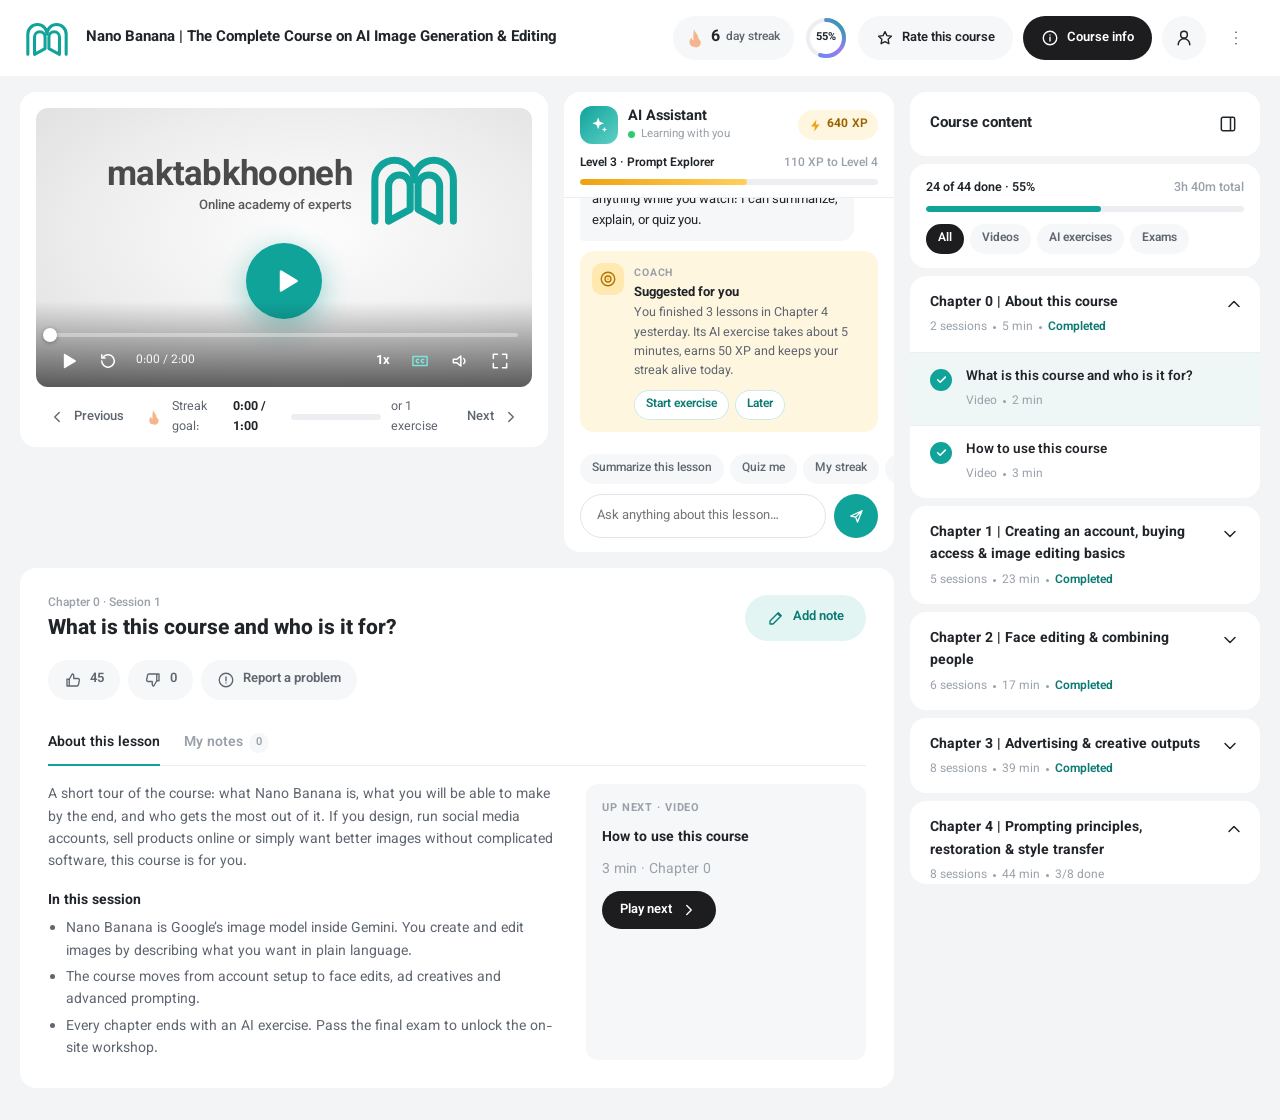
==== index.html @ 33dee112 "Add English course page redesign with AI assistant, streaks and on-site unlock Prototype of the Makt" ====
<!doctype html>
<html lang="en" dir="ltr">
<head>
  <meta charset="utf-8">
  <meta name="viewport" content="width=device-width, initial-scale=1, viewport-fit=cover">
  <title>Nano Banana | AI Image Generation & Editing – Maktabkhooneh</title>
  <link rel="preconnect" href="https://fonts.googleapis.com">
  <link rel="preconnect" href="https://fonts.gstatic.com" crossorigin>
  <link rel="stylesheet" href="https://fonts.googleapis.com/css2?family=Vazirmatn:wght@400;500;600;700;800&display=swap">
  <link rel="stylesheet" href="css/course.css">
</head>
<body>

  <!-- ============ Header ============ -->
  <header class="topbar">
    <div class="topbar__start">
      <a class="brand" href="#" aria-label="Maktabkhooneh home">
        <svg class="brand__logo" viewBox="0 0 48 40" aria-hidden="true">
          <path d="M4 37V16a10 10 0 0 1 20 0 10 10 0 0 1 20 0v21" />
          <path d="M11 37V19a5.5 5.5 0 0 1 11 0v12l-11 6" />
          <path d="M37 37V19a5.5 5.5 0 0 0-11 0v12l11 6" />
        </svg>
      </a>
      <h1 class="topbar__title">Nano Banana | The Complete Course on AI Image Generation &amp; Editing</h1>
    </div>

    <div class="topbar__end">
      <div class="streak-wrap">
        <button class="streak-badge" id="streakBadge" type="button" aria-haspopup="dialog" aria-expanded="false">
          <span class="streak-badge__flame" data-icon="flame"></span>
          <span class="streak-badge__count" id="streakCount">6</span>
          <span class="streak-badge__label">day streak</span>
        </button>
        <div class="popover streak-pop" id="streakPop" role="dialog" aria-label="Your learning streak" hidden></div>
      </div>

      <div class="progress-ring" id="progressRing" title="Course progress">
        <svg viewBox="0 0 44 44" aria-hidden="true">
          <defs>
            <linearGradient id="ringGrad" x1="0" y1="0" x2="1" y2="1">
              <stop offset="0" stop-color="#5b8def" />
              <stop offset=".55" stop-color="#9b7bf0" />
              <stop offset="1" stop-color="#10a39a" />
            </linearGradient>
          </defs>
          <circle class="progress-ring__track" cx="22" cy="22" r="18" />
          <circle class="progress-ring__value" id="progressRingValue" cx="22" cy="22" r="18" />
        </svg>
        <span id="progressRingLabel">55%</span>
      </div>

      <button class="pill pill--soft hide-sm" id="rateBtn" type="button">
        <span data-icon="star"></span><span>Rate this course</span>
      </button>
      <button class="pill pill--solid" id="infoBtn" type="button">
        <span data-icon="info"></span><span class="hide-xs">Course info</span>
      </button>
      <button class="icon-btn icon-btn--soft" type="button" aria-label="Account"><span data-icon="user"></span></button>

      <div class="menu-wrap">
        <button class="icon-btn" id="menuBtn" type="button" aria-label="More options" aria-haspopup="menu" aria-expanded="false"><span data-icon="dots"></span></button>
        <div class="popover menu" id="menu" role="menu" hidden>
          <button role="menuitem" type="button" data-menu="rate"><span data-icon="star"></span>Rate this course</button>
          <button role="menuitem" type="button" data-menu="complete"><span data-icon="trophy"></span>Demo: complete everything</button>
          <button role="menuitem" type="button" data-menu="reset"><span data-icon="rewind"></span>Demo: reset progress</button>
        </div>
      </div>
    </div>
  </header>

  <!-- ============ Main layout ============ -->
  <main class="layout">

    <!-- Video -->
    <section class="card video-card" aria-label="Lesson video">
      <div class="player" id="player">
        <div class="player__poster">
          <div class="poster-logo">
            <div class="poster-logo__text">
              <span class="poster-logo__word">maktabkhooneh</span>
              <span class="poster-logo__tag">Online academy of experts</span>
            </div>
            <svg class="poster-logo__mark" viewBox="0 0 48 40" aria-hidden="true">
              <path d="M4 37V16a10 10 0 0 1 20 0 10 10 0 0 1 20 0v21" />
              <path d="M11 37V19a5.5 5.5 0 0 1 11 0v12l-11 6" />
              <path d="M37 37V19a5.5 5.5 0 0 0-11 0v12l11 6" />
            </svg>
          </div>
        </div>
        <p class="player__caption" id="caption" aria-live="polite" hidden></p>
        <button class="player__big-play" id="bigPlay" type="button" aria-label="Play video"><span data-icon="play"></span></button>

        <div class="player__controls">
          <div class="scrub" id="scrub" role="slider" tabindex="0" aria-label="Seek" aria-valuemin="0" aria-valuemax="100" aria-valuenow="0">
            <div class="scrub__fill" id="scrubFill"></div>
            <div class="scrub__knob" id="scrubKnob"></div>
          </div>
          <div class="player__row">
            <button class="ctrl" id="playBtn" type="button" aria-label="Play"><span data-icon="play"></span></button>
            <button class="ctrl" id="rewBtn" type="button" aria-label="Back 10 seconds"><span data-icon="rewind"></span></button>
            <span class="player__time" id="time">0:00 / 2:00</span>
            <span class="spacer"></span>
            <button class="ctrl ctrl--text" id="speedBtn" type="button" aria-label="Playback speed">1x</button>
            <button class="ctrl is-on" id="ccBtn" type="button" aria-label="Captions"><span data-icon="cc"></span></button>
            <button class="ctrl" type="button" aria-label="Volume"><span data-icon="volume"></span></button>
            <button class="ctrl" id="fsBtn" type="button" aria-label="Full screen"><span data-icon="fullscreen"></span></button>
          </div>
        </div>
      </div>

      <div class="video-card__bar">
        <button class="pill pill--ghost" id="prevBtn" type="button"><span data-icon="chevronLeft"></span><span class="hide-xs">Previous</span></button>
        <div class="streak-goal" id="streakGoal"></div>
        <button class="pill pill--ghost" id="nextBtn" type="button"><span class="hide-xs">Next</span><span data-icon="chevronRight"></span></button>
      </div>
    </section>

    <!-- AI assistant -->
    <div class="ai-slot">
      <section class="card ai-card" aria-label="AI assistant">
        <div class="ai-head">
          <div class="ai-avatar"><span data-icon="sparkles"></span></div>
          <div class="ai-head__text">
            <strong>AI Assistant</strong>
            <span class="ai-status"><i></i>Learning with you</span>
          </div>
          <span class="xp-chip" id="xpChip" title="Learning score"><span data-icon="bolt"></span><b id="xpValue">640</b> XP</span>
        </div>

        <div class="ai-score">
          <div class="ai-score__row">
            <span id="levelName">Level 3 · Prompt Explorer</span>
            <span class="muted" id="levelNext">110 XP to Level 4</span>
          </div>
          <div class="bar"><div class="bar__fill" id="levelBar"></div></div>
        </div>

        <div class="ai-feed" id="aiFeed" aria-live="polite"></div>

        <div class="ai-chips" id="aiChips">
          <button type="button" class="chip" data-ask="Summarize this lesson">Summarize this lesson</button>
          <button type="button" class="chip" data-ask="Quiz me">Quiz me</button>
          <button type="button" class="chip" data-ask="How does my streak work?">My streak</button>
          <button type="button" class="chip" data-ask="How do I unlock the on-site course?">On-site course</button>
        </div>

        <form class="ai-input" id="aiForm" autocomplete="off">
          <input id="aiText" type="text" placeholder="Ask anything about this lesson…" aria-label="Ask the AI assistant">
          <button class="send-btn" type="submit" aria-label="Send"><span data-icon="send"></span></button>
        </form>
      </section>
    </div>

    <!-- Lesson details -->
    <section class="card details" aria-label="Lesson details">
      <div class="details__head">
        <div class="details__titles">
          <span class="eyebrow" id="lessonEyebrow">Chapter 0 · Session 1</span>
          <h2 class="details__title" id="lessonTitle">What is this course and who is it for?</h2>
        </div>
        <button class="pill pill--brand" id="addNoteBtn" type="button"><span data-icon="pencil"></span>Add note</button>
      </div>

      <div class="details__actions">
        <button class="pill pill--outline" id="likeBtn" type="button" aria-pressed="false"><span data-icon="thumbUp"></span><span id="likeCount">45</span></button>
        <button class="pill pill--outline" id="dislikeBtn" type="button" aria-pressed="false"><span data-icon="thumbDown"></span><span id="dislikeCount">0</span></button>
        <button class="pill pill--outline" id="reportBtn" type="button"><span data-icon="alert"></span>Report a problem</button>
      </div>

      <div class="tabs" role="tablist">
        <button class="tab is-active" role="tab" type="button" data-tab="about" aria-selected="true">About this lesson</button>
        <button class="tab" role="tab" type="button" data-tab="notes" aria-selected="false">My notes <span class="tab__count" id="notesCount">0</span></button>
      </div>

      <div class="tab-panel" id="panel-about" role="tabpanel"></div>
      <div class="tab-panel" id="panel-notes" role="tabpanel" hidden>
        <form class="note-form" id="noteForm">
          <label class="note-form__label" for="noteText">Note at <b id="noteStamp">0:00</b></label>
          <textarea id="noteText" rows="3" placeholder="Write what you want to remember from this moment…"></textarea>
          <div class="note-form__row">
            <span class="muted">Notes are saved with the video time.</span>
            <button class="pill pill--solid" type="submit">Save note</button>
          </div>
        </form>
        <ul class="notes" id="notesList"></ul>
      </div>
    </section>

    <!-- Course content sidebar -->
    <aside class="card sidebar" id="sidebar" aria-label="Course content">
      <div class="sidebar__head">
        <h2>Course content</h2>
        <button class="icon-btn" id="collapseAll" type="button" aria-label="Collapse all chapters"><span data-icon="sidebar"></span></button>
      </div>
      <div class="sidebar__summary">
        <div class="sidebar__summary-row">
          <span id="sumText">24 of 44 done</span>
          <span class="muted" id="sumTime">4h 12m total</span>
        </div>
        <div class="bar"><div class="bar__fill" id="sumBar"></div></div>
        <div class="filters" role="group" aria-label="Filter content">
          <button type="button" class="filter is-active" data-filter="all">All</button>
          <button type="button" class="filter" data-filter="video">Videos</button>
          <button type="button" class="filter" data-filter="exercise">AI exercises</button>
          <button type="button" class="filter" data-filter="exam">Exams</button>
        </div>
      </div>
      <div class="sidebar__scroll">
        <div class="chapters" id="chapters"></div>
        <div class="onsite" id="onsite"></div>
      </div>
    </aside>
  </main>

  <!-- Modal + toasts -->
  <div class="modal" id="modal" hidden>
    <div class="modal__backdrop" data-close></div>
    <div class="modal__card" role="dialog" aria-modal="true" aria-labelledby="modalTitle">
      <button class="icon-btn modal__close" type="button" aria-label="Close" data-close><span data-icon="close"></span></button>
      <div id="modalBody"></div>
    </div>
  </div>
  <div class="toasts" id="toasts" aria-live="polite"></div>

  <script src="js/course.js"></script>
</body>
</html>
---- css/course.css ----
/* Course player – Maktabkhooneh visual language (teal brand, soft grey canvas,
   white rounded cards, pill buttons), mirrored for English / LTR. */
:root {
  --bg: #f3f4f6;
  --surface: #ffffff;
  --surface-2: #f6f7f8;
  --line: #eceef1;
  --line-2: #e1e4e8;
  --ink: #212529;
  --ink-2: #5f6670;
  --ink-3: #9aa1aa;
  --brand: #10a39a;
  --brand-600: #0c8c84;
  --brand-ink: #0b7a73;
  --brand-soft: #e3f5f3;
  --row-active: #eef6f6;
  --solid: #1d1d1f;
  --flame: #ff7a1a;
  --flame-soft: #fff1e4;
  --gold: #f0a20f;
  --gold-soft: #fff6e0;
  --danger: #e5484d;
  --danger-soft: #fdeded;
  --radius: 16px;
  --radius-sm: 12px;
  --header-h: 76px;
  --font: "Vazirmatn", system-ui, -apple-system, "Segoe UI", Roboto, Arial, sans-serif;
}

*, *::before, *::after { box-sizing: border-box; }
html { -webkit-text-size-adjust: 100%; }
body {
  margin: 0;
  font-family: var(--font);
  font-size: 14px;
  line-height: 1.6;
  color: var(--ink);
  background: var(--bg);
}
button, input, textarea { font: inherit; color: inherit; }
button { cursor: pointer; background: none; border: 0; padding: 0; }
button:disabled { cursor: not-allowed; }
:focus-visible { outline: 2px solid var(--brand); outline-offset: 2px; }
[hidden] { display: none !important; }
h1, h2, h3, p { margin: 0; }
.muted { color: var(--ink-3); }
[data-icon] { display: inline-flex; }
.spacer { flex: 1; }

.ico { width: 20px; height: 20px; flex: none; display: block; }
.ico path, .ico circle { fill: none; stroke: currentColor; stroke-width: 1.8; stroke-linecap: round; stroke-linejoin: round; }
.ico--fill path { fill: currentColor; stroke: none; }

/* ---------- Header ---------- */
.topbar {
  position: sticky; top: 0; z-index: 30;
  height: var(--header-h);
  display: flex; align-items: center; justify-content: space-between; gap: 16px;
  padding: 0 max(24px, env(safe-area-inset-right)) 0 max(24px, env(safe-area-inset-left));
  background: var(--surface);
}
.topbar__start { display: flex; align-items: center; gap: 16px; min-width: 0; }
.brand { display: flex; }
.brand__logo { width: 46px; height: 40px; }
.brand__logo path, .poster-logo__mark path { fill: none; stroke: var(--brand); stroke-width: 3.2; stroke-linecap: round; stroke-linejoin: round; }
.topbar__title { font-size: 15px; font-weight: 700; white-space: nowrap; overflow: hidden; text-overflow: ellipsis; }
.topbar__end { display: flex; align-items: center; gap: 10px; flex: none; }

.pill {
  display: inline-flex; align-items: center; gap: 8px;
  height: 44px; padding: 0 18px; border-radius: 999px;
  font-size: 13px; font-weight: 600; white-space: nowrap;
  transition: background .15s, color .15s, border-color .15s;
}
.pill .ico { width: 18px; height: 18px; }
.pill--solid { background: var(--solid); color: #fff; }
.pill--solid:hover { background: #000; }
.pill--soft { background: var(--surface-2); }
.pill--soft:hover { background: var(--line); }
.pill--brand { background: var(--brand-soft); color: var(--brand-ink); height: 46px; padding: 0 22px; }
.pill--brand:hover { background: #d3efec; }
.pill--outline { background: var(--surface-2); height: 40px; padding: 0 16px; color: var(--ink-2); }
.pill--outline:hover { background: var(--line); }
.pill--outline[aria-pressed="true"] { background: var(--brand-soft); color: var(--brand-ink); }
.pill--ghost { height: 36px; padding: 0 12px; color: var(--ink-2); font-weight: 500; }
.pill--ghost:hover { background: var(--surface-2); color: var(--ink); }
.pill--primary { background: var(--brand); color: #fff; }
.pill--primary:hover { background: var(--brand-600); }
.pill--primary:disabled { background: var(--line-2); color: var(--ink-3); }

.icon-btn { width: 40px; height: 40px; border-radius: 50%; display: grid; place-items: center; color: var(--ink); }
.icon-btn:hover { background: var(--surface-2); }
.icon-btn--soft { width: 44px; height: 44px; background: var(--surface-2); }

.progress-ring { position: relative; width: 44px; height: 44px; display: grid; place-items: center; font-size: 11px; font-weight: 700; }
.progress-ring svg { position: absolute; inset: 0; transform: rotate(-90deg); }
.progress-ring circle { fill: none; stroke-width: 4; }
.progress-ring__track { stroke: var(--line); }
.progress-ring__value { stroke: url(#ringGrad); stroke-linecap: round; transition: stroke-dashoffset .6s ease; }

/* Streak badge */
.streak-wrap, .menu-wrap { position: relative; }
.streak-badge {
  display: inline-flex; align-items: center; gap: 6px;
  height: 44px; padding: 0 14px 0 10px; border-radius: 999px;
  background: var(--surface-2); color: var(--ink-2); font-weight: 700;
  transition: background .2s, color .2s;
}
.streak-badge:hover { background: var(--line); }
.streak-badge__flame { color: #f5b48a; display: flex; }
.streak-badge__flame .ico { width: 22px; height: 22px; }
.streak-badge__count { font-size: 16px; color: var(--ink); }
.streak-badge__label { font-size: 12px; font-weight: 500; }
.streak-badge.is-lit { background: var(--flame-soft); color: #b8530a; }
.streak-badge.is-lit .streak-badge__flame { color: var(--flame); }
.streak-badge.is-pop { animation: pop .6s ease; }
@keyframes pop { 0%{transform:scale(1)} 40%{transform:scale(1.14)} 100%{transform:scale(1)} }

.popover {
  position: absolute; top: calc(100% + 10px); right: 0; z-index: 40;
  background: var(--surface); border-radius: var(--radius);
  box-shadow: 0 12px 40px rgba(17, 24, 39, .14), 0 0 0 1px var(--line);
}
.menu { min-width: 250px; padding: 8px; display: grid; }
.menu button { display: flex; align-items: center; gap: 10px; padding: 10px 12px; border-radius: 10px; text-align: left; font-weight: 500; }
.menu button:hover { background: var(--surface-2); }
.menu .ico { width: 18px; height: 18px; color: var(--ink-2); }

.streak-pop { width: 340px; padding: 20px; }
.sp-head { display: flex; align-items: center; gap: 12px; }
.sp-flame { width: 48px; height: 48px; border-radius: 14px; background: var(--flame-soft); color: var(--flame); display: grid; place-items: center; }
.sp-flame .ico { width: 28px; height: 28px; }
.sp-head strong { display: block; font-size: 18px; line-height: 1.3; }
.sp-week { display: grid; grid-template-columns: repeat(7, 1fr); gap: 6px; margin: 18px 0 16px; text-align: center; }
.sp-day { display: grid; gap: 4px; justify-items: center; font-size: 11px; color: var(--ink-3); }
.sp-dot { width: 34px; height: 34px; border-radius: 50%; display: grid; place-items: center; background: var(--surface-2); color: var(--ink-3); }
.sp-dot .ico { width: 18px; height: 18px; }
.sp-day.is-done .sp-dot { background: var(--flame); color: #fff; }
.sp-day.is-today .sp-dot { box-shadow: 0 0 0 2px var(--surface), 0 0 0 4px var(--flame); }
.sp-day.is-today { color: var(--ink); font-weight: 700; }
.sp-goal { background: var(--surface-2); border-radius: var(--radius-sm); padding: 14px; display: grid; gap: 10px; }
.sp-goal__title { font-weight: 700; font-size: 13px; }
.sp-task { display: grid; grid-template-columns: 22px 1fr auto; gap: 8px; align-items: center; font-size: 13px; }
.sp-task .tick { width: 22px; height: 22px; border-radius: 50%; border: 2px solid var(--line-2); display: grid; place-items: center; color: #fff; }
.sp-task.is-done .tick { background: var(--brand); border-color: var(--brand); }
.sp-task .tick .ico { width: 14px; height: 14px; }
.sp-or { font-size: 11px; color: var(--ink-3); text-transform: uppercase; letter-spacing: .08em; padding-left: 30px; }
.sp-foot { margin-top: 12px; font-size: 12px; color: var(--ink-2); }

/* ---------- Layout ---------- */
.layout {
  display: grid;
  grid-template-columns: minmax(0, 1fr) 330px 350px;
  grid-template-areas:
    "video ai side"
    "details details side";
  gap: 16px;
  align-items: start;
  padding: 16px max(20px, env(safe-area-inset-right)) 32px max(20px, env(safe-area-inset-left));
  max-width: 1680px; margin: 0 auto;
}
.card { background: var(--surface); border-radius: var(--radius); }
.video-card { grid-area: video; padding: 16px 16px 10px; }
.ai-slot { grid-area: ai; align-self: stretch; position: relative; min-height: 460px; }
.ai-card { position: absolute; inset: 0; }
.details { grid-area: details; }
.sidebar { grid-area: side; }

/* ---------- Player ---------- */
.player {
  position: relative; aspect-ratio: 16 / 9; max-width: 100%;
  border-radius: var(--radius-sm); overflow: hidden;
  background: radial-gradient(ellipse at 55% 45%, #fdfdfd 0%, #eeeeee 55%, #dedede 100%);
  user-select: none;
  container-type: inline-size;
}
.player__poster { position: absolute; inset: 0; display: grid; place-items: center; }
.poster-logo { display: flex; align-items: center; gap: 3cqw; transform: translateY(-12cqw); }
.poster-logo__mark { width: 19cqw; flex: none; }
.poster-logo__mark path { stroke-width: 3.6; }
.poster-logo__text { display: grid; flex: 1; text-align: right; }
.poster-logo__word { font-size: 7cqw; font-weight: 700; color: #4a4a4a; letter-spacing: -.02em; line-height: 1.1; }
.poster-logo__tag { font-size: 2.65cqw; color: #5a5a5a; font-weight: 500; }
.player.is-playing .player__poster { opacity: .55; transition: opacity .4s; }
.player.is-playing .poster-logo { transform: none; transition: transform .4s; }

.player__caption {
  position: absolute; left: 50%; bottom: 74px; transform: translateX(-50%);
  max-width: 82%; padding: 6px 14px; border-radius: 8px;
  background: rgba(0, 0, 0, .72); color: #fff; font-size: clamp(12px, 1.2vw, 16px); text-align: center; line-height: 1.5;
}
.player__big-play {
  position: absolute; left: 50%; top: 62%; transform: translate(-50%, -50%);
  width: 76px; height: 76px; border-radius: 50%;
  background: var(--brand); color: #fff; display: grid; place-items: center;
  box-shadow: 0 8px 30px rgba(16, 163, 154, .45);
  transition: transform .15s, background .15s;
}
.player__big-play:hover { transform: translate(-50%, -50%) scale(1.06); background: var(--brand-600); }
.player__big-play .ico { width: 30px; height: 30px; margin-left: 4px; }
.player.is-playing .player__big-play { display: none; }

.player__controls {
  position: absolute; left: 0; right: 0; bottom: 0;
  padding: 26px 14px 8px;
  background: linear-gradient(to top, rgba(0, 0, 0, .6), rgba(0, 0, 0, 0));
  color: #fff;
}
.scrub { position: relative; height: 16px; cursor: pointer; display: flex; align-items: center; }
.scrub::before { content: ""; position: absolute; left: 0; right: 0; height: 4px; border-radius: 4px; background: rgba(255, 255, 255, .35); }
.scrub__fill { position: absolute; left: 0; height: 4px; border-radius: 4px; background: var(--brand); width: 0; }
.scrub__knob { position: absolute; width: 14px; height: 14px; border-radius: 50%; background: #fff; transform: translateX(-50%); left: 0; box-shadow: 0 1px 4px rgba(0,0,0,.3); }
.player__row { display: flex; align-items: center; gap: 4px; }
.ctrl { width: 36px; height: 36px; border-radius: 8px; display: grid; place-items: center; color: #fff; }
.ctrl:hover { background: rgba(255, 255, 255, .15); }
.ctrl--text { width: auto; padding: 0 8px; font-weight: 700; font-size: 13px; }
.ctrl.is-on { color: #7ee3da; }
.player__time { font-size: 12px; font-variant-numeric: tabular-nums; padding-left: 6px; opacity: .95; }
.player:fullscreen { border-radius: 0; }

.video-card__bar { display: flex; align-items: center; gap: 8px; padding-top: 10px; }
.streak-goal { flex: 1; min-width: 0; display: flex; align-items: center; justify-content: center; gap: 10px; font-size: 12.5px; color: var(--ink-2); }
.streak-goal .ico { width: 18px; height: 18px; color: #f5b48a; }
.streak-goal.is-done .ico { color: var(--flame); }
.streak-goal .mini-bar { width: 90px; height: 6px; border-radius: 6px; background: var(--line); overflow: hidden; flex: none; }
.streak-goal .mini-bar i { display: block; height: 100%; background: var(--flame); border-radius: 6px; transition: width .3s; }
.streak-goal b { color: var(--ink); font-variant-numeric: tabular-nums; }

/* ---------- AI assistant ---------- */
.ai-card { display: flex; flex-direction: column; overflow: hidden; }
.ai-head { display: flex; align-items: center; gap: 10px; padding: 14px 16px 10px; }
.ai-avatar {
  width: 38px; height: 38px; border-radius: 12px; flex: none;
  background: linear-gradient(135deg, #10a39a, #5fd0c6); color: #fff; display: grid; place-items: center;
}
.ai-avatar .ico { width: 20px; height: 20px; }
.ai-head__text { display: grid; line-height: 1.3; flex: 1; min-width: 0; }
.ai-head__text strong { font-size: 14.5px; }
.ai-status { font-size: 11.5px; color: var(--ink-3); display: flex; align-items: center; gap: 6px; }
.ai-status i { width: 7px; height: 7px; border-radius: 50%; background: #2ecc71; }
.xp-chip { display: inline-flex; align-items: center; gap: 4px; height: 30px; padding: 0 10px; border-radius: 999px; background: var(--gold-soft); color: #9a6200; font-size: 12px; font-weight: 600; }
.xp-chip .ico { width: 15px; height: 15px; color: var(--gold); }
.xp-chip b { font-variant-numeric: tabular-nums; }
.xp-chip.is-pop { animation: pop .5s ease; }

.ai-score { padding: 0 16px 12px; border-bottom: 1px solid var(--line); }
.ai-score__row { display: flex; justify-content: space-between; gap: 8px; font-size: 12px; font-weight: 600; margin-bottom: 6px; }
.ai-score__row .muted { font-weight: 500; }
.bar { height: 6px; border-radius: 6px; background: var(--line); overflow: hidden; }
.bar__fill { height: 100%; border-radius: 6px; background: var(--brand); width: 0; transition: width .5s ease; }
.ai-score .bar__fill { background: linear-gradient(90deg, var(--gold), #ffcf5c); }

.ai-feed { flex: 1; min-height: 0; overflow-y: auto; padding: 14px 16px; display: flex; flex-direction: column; gap: 10px; scroll-behavior: smooth; }
.msg { max-width: 92%; padding: 10px 12px; border-radius: 14px; font-size: 13px; line-height: 1.6; animation: rise .25s ease; }
@keyframes rise { from { transform: translateY(6px); opacity: .4; } to { transform: none; opacity: 1; } }
.msg--ai { background: var(--surface-2); border-bottom-left-radius: 4px; align-self: flex-start; }
.msg--user { background: var(--brand); color: #fff; border-bottom-right-radius: 4px; align-self: flex-end; }
.msg ul { margin: 6px 0 0; padding-left: 18px; }
.msg__actions { display: flex; flex-wrap: wrap; gap: 6px; margin-top: 8px; }
.msg__actions button {
  height: 30px; padding: 0 12px; border-radius: 999px; font-size: 12px; font-weight: 600;
  background: var(--surface); color: var(--brand-ink); box-shadow: inset 0 0 0 1px #cdeae7;
}
.msg__actions button:hover { background: var(--brand-soft); }
.msg__actions button.is-right { background: var(--brand); color: #fff; box-shadow: none; }
.msg__actions button.is-wrong { background: var(--danger-soft); color: var(--danger); box-shadow: none; }
.msg__actions button:disabled { cursor: default; }

.nudge { align-self: stretch; display: grid; grid-template-columns: 32px 1fr; gap: 10px; padding: 12px; border-radius: 14px; font-size: 13px; animation: rise .25s ease; }
.nudge__icon { width: 32px; height: 32px; border-radius: 10px; display: grid; place-items: center; }
.nudge__icon .ico { width: 18px; height: 18px; }
.nudge strong { display: block; font-size: 13px; line-height: 1.4; margin-bottom: 2px; }
.nudge p { color: var(--ink-2); font-size: 12.5px; line-height: 1.55; }
.nudge--flame { background: var(--flame-soft); }
.nudge--flame .nudge__icon { background: #ffe0c7; color: var(--flame); }
.nudge--brand { background: var(--brand-soft); }
.nudge--brand .nudge__icon { background: #c9ebe7; color: var(--brand-ink); }
.nudge--gold { background: var(--gold-soft); }
.nudge--gold .nudge__icon { background: #ffe9b0; color: #b07400; }
.nudge__label { font-size: 10.5px; font-weight: 700; letter-spacing: .08em; text-transform: uppercase; color: var(--ink-3); }

.typing { display: inline-flex; gap: 4px; padding: 12px 14px; }
.typing i { width: 6px; height: 6px; border-radius: 50%; background: var(--ink-3); animation: blink 1s infinite; }
.typing i:nth-child(2) { animation-delay: .15s; }
.typing i:nth-child(3) { animation-delay: .3s; }
@keyframes blink { 0%, 80%, 100% { opacity: .25; } 40% { opacity: 1; } }

.ai-chips { display: flex; gap: 6px; padding: 8px 16px 0; overflow-x: auto; scrollbar-width: none; }
.ai-chips::-webkit-scrollbar { display: none; }
.chip { flex: none; height: 30px; padding: 0 12px; border-radius: 999px; background: var(--surface-2); font-size: 12px; font-weight: 500; color: var(--ink-2); }
.chip:hover { background: var(--brand-soft); color: var(--brand-ink); }
.ai-input { display: flex; gap: 8px; padding: 10px 16px 14px; }
.ai-input input { flex: 1; min-width: 0; height: 44px; padding: 0 16px; border-radius: 999px; border: 1px solid var(--line-2); background: var(--surface); font-size: 13px; }
.ai-input input:focus { outline: none; border-color: var(--brand); box-shadow: 0 0 0 3px var(--brand-soft); }
.send-btn { width: 44px; height: 44px; border-radius: 50%; background: var(--brand); color: #fff; display: grid; place-items: center; flex: none; }
.send-btn:hover { background: var(--brand-600); }
.send-btn .ico { width: 18px; height: 18px; }

/* ---------- Lesson details ---------- */
.details { padding: 24px 28px 28px; }
.details__head { display: flex; align-items: center; justify-content: space-between; gap: 16px; flex-wrap: wrap; }
.details__titles { min-width: 0; }
.eyebrow { font-size: 12px; color: var(--ink-3); font-weight: 500; }
.details__title { font-size: 21px; font-weight: 800; line-height: 1.4; text-wrap: balance; }
.details__actions { display: flex; gap: 8px; flex-wrap: wrap; margin-top: 16px; }
.tabs { display: flex; gap: 24px; border-bottom: 1px solid var(--line); margin-top: 22px; }
.tab { padding: 10px 0; font-weight: 600; color: var(--ink-3); border-bottom: 2px solid transparent; margin-bottom: -1px; display: inline-flex; align-items: center; gap: 6px; }
.tab.is-active { color: var(--ink); border-color: var(--brand); }
.tab__count { min-width: 20px; height: 20px; padding: 0 6px; border-radius: 999px; background: var(--surface-2); font-size: 11px; display: inline-grid; place-items: center; }
.tab-panel { padding-top: 18px; }
.about { display: grid; grid-template-columns: minmax(0, 1fr) 280px; gap: 28px; }
.about p { color: var(--ink-2); max-width: 68ch; }
.about h3 { font-size: 14px; margin: 16px 0 6px; }
.about ul { margin: 0; padding-left: 18px; color: var(--ink-2); display: grid; gap: 4px; }
.up-next { background: var(--surface-2); border-radius: var(--radius-sm); padding: 16px; display: grid; gap: 10px; align-content: start; }
.up-next__label { font-size: 11px; letter-spacing: .08em; text-transform: uppercase; color: var(--ink-3); font-weight: 700; }
.up-next__title { font-weight: 700; line-height: 1.5; }
.up-next .pill { justify-self: start; height: 38px; }

.note-form { display: grid; gap: 8px; }
.note-form__label { font-size: 12.5px; color: var(--ink-2); }
.note-form__label b { color: var(--brand-ink); }
.note-form textarea { width: 100%; resize: vertical; border: 1px solid var(--line-2); border-radius: var(--radius-sm); padding: 12px 14px; font-size: 13.5px; }
.note-form textarea:focus { outline: none; border-color: var(--brand); box-shadow: 0 0 0 3px var(--brand-soft); }
.note-form__row { display: flex; justify-content: space-between; align-items: center; gap: 12px; font-size: 12px; }
.note-form__row .pill { height: 38px; }
.notes { list-style: none; margin: 16px 0 0; padding: 0; display: grid; gap: 8px; }
.notes li { display: grid; grid-template-columns: auto 1fr; gap: 12px; padding: 12px 14px; background: var(--surface-2); border-radius: var(--radius-sm); font-size: 13px; }
.notes .stamp { height: 24px; padding: 0 8px; border-radius: 999px; background: var(--brand-soft); color: var(--brand-ink); font-weight: 700; font-size: 12px; font-variant-numeric: tabular-nums; }
.notes .stamp:hover { background: #d3efec; }
.notes-empty { color: var(--ink-3); font-size: 13px; margin-top: 14px; }

/* ---------- Sidebar ---------- */
.sidebar {
  background: transparent;
  position: sticky; top: calc(var(--header-h) + 16px);
  max-height: calc(100vh - var(--header-h) - 32px);
  display: flex; flex-direction: column; gap: 8px;
}
.sidebar__head { background: var(--surface); border-radius: var(--radius); display: flex; align-items: center; justify-content: space-between; padding: 12px 12px 12px 20px; }
.sidebar__head h2 { font-size: 15px; font-weight: 700; }
.sidebar__summary { background: var(--surface); border-radius: var(--radius); padding: 14px 16px; display: grid; gap: 8px; }
.sidebar__summary-row { display: flex; justify-content: space-between; font-size: 12.5px; font-weight: 600; }
.sidebar__summary-row .muted { font-weight: 500; }
.filters { display: flex; gap: 6px; flex-wrap: wrap; margin-top: 4px; }
.filter { height: 30px; padding: 0 12px; border-radius: 999px; font-size: 12px; font-weight: 600; color: var(--ink-2); background: var(--surface-2); }
.filter:hover { background: var(--line); }
.filter.is-active { background: var(--solid); color: #fff; }
.sidebar__scroll { flex: 1 1 auto; overflow-y: auto; display: flex; flex-direction: column; gap: 8px; min-height: 0; border-radius: var(--radius); scrollbar-width: thin; }

.chapters { display: grid; gap: 8px; }
.sidebar__scroll > * { flex: none; }
.chapter { background: var(--surface); border-radius: var(--radius); overflow: hidden; }
.chapter__head { width: 100%; display: grid; grid-template-columns: 1fr 24px; gap: 12px; align-items: start; text-align: left; padding: 16px 16px 14px 20px; }
.chapter__title { font-weight: 700; font-size: 14px; line-height: 1.6; }
.chapter__meta { display: flex; align-items: center; gap: 6px; font-size: 12px; color: var(--ink-3); margin-top: 4px; }
.chapter__meta .dot { width: 3px; height: 3px; border-radius: 50%; background: var(--ink-3); }
.chapter__meta .done-tag { color: var(--brand-ink); font-weight: 600; }
.chapter__chev { color: var(--ink); margin-top: 2px; transition: transform .2s; }
.chapter.is-open .chapter__chev { transform: rotate(180deg); }
.chapter__items { display: none; border-top: 1px solid var(--line); }
.chapter.is-open .chapter__items { display: block; }

.item { width: 100%; display: grid; grid-template-columns: 24px 1fr; gap: 12px; align-items: start; text-align: left; padding: 14px 16px 14px 20px; border-top: 1px solid var(--line); transition: background .15s; }
.item:first-child { border-top: 0; }
.item:hover { background: var(--surface-2); }
.item.is-active { background: var(--row-active); }
.item__status { width: 22px; height: 22px; border-radius: 50%; border: 2px solid var(--line-2); display: grid; place-items: center; color: #fff; margin-top: 2px; }
.item__status .ico { width: 13px; height: 13px; }
.item__status .ico path { stroke-width: 3; }
.item.is-done .item__status { background: var(--brand); border-color: var(--brand); }
.item__title { display: block; font-size: 13.5px; font-weight: 600; line-height: 1.55; }
.item__meta { display: flex; align-items: center; gap: 6px; margin-top: 4px; font-size: 12px; color: var(--ink-3); }
.item__meta .dot { width: 3px; height: 3px; border-radius: 50%; background: var(--ink-3); }
.tag { display: inline-flex; align-items: center; gap: 4px; height: 22px; padding: 0 8px; border-radius: 999px; font-size: 11px; font-weight: 700; }
.tag .ico { width: 12px; height: 12px; }
.tag--ai { background: var(--brand-soft); color: var(--brand-ink); }
.tag--exam { background: var(--gold-soft); color: #9a6200; }
.tag--score { background: var(--surface-2); color: var(--ink-2); }

/* On-site unlock card */
.onsite { background: var(--surface); border-radius: var(--radius); overflow: hidden; border: 1.5px dashed #b9e2de; }
.onsite.is-unlocked { border: 1.5px solid var(--brand); }
.onsite__banner {
  position: relative; padding: 18px 18px 16px;
  background: linear-gradient(135deg, #0e8f87 0%, #10a39a 55%, #46c3b8 100%); color: #fff;
}
.onsite__banner::after {
  content: ""; position: absolute; right: -24px; top: -24px; width: 120px; height: 120px; border-radius: 50%;
  border: 18px solid rgba(255, 255, 255, .08);
}
.onsite__eyebrow { display: inline-flex; align-items: center; gap: 6px; height: 26px; padding: 0 10px; border-radius: 999px; background: rgba(255, 255, 255, .18); font-size: 11.5px; font-weight: 700; }
.onsite__eyebrow .ico { width: 14px; height: 14px; }
.onsite__title { font-size: 16px; font-weight: 800; line-height: 1.45; margin-top: 10px; text-wrap: balance; }
.onsite__facts { display: grid; gap: 4px; margin-top: 10px; font-size: 12px; opacity: .95; }
.onsite__facts span { display: flex; align-items: center; gap: 6px; }
.onsite__facts .ico { width: 14px; height: 14px; }
.onsite__body { padding: 16px 18px 18px; display: grid; gap: 14px; }
.price { display: flex; align-items: center; flex-wrap: wrap; gap: 4px 10px; }
.price__old { color: var(--ink-3); text-decoration: line-through; font-size: 13px; }
.price__new { font-size: 19px; font-weight: 800; font-variant-numeric: tabular-nums; }
.price__new small { font-size: 12px; font-weight: 600; color: var(--ink-2); }
.price__off { height: 24px; padding: 0 8px; border-radius: 6px; background: var(--danger); color: #fff; font-size: 11.5px; font-weight: 800; display: inline-grid; place-items: center; }
.price__note { width: 100%; font-size: 11.5px; color: var(--ink-3); }
.reqs { display: grid; gap: 10px; list-style: none; margin: 0; padding: 0; }
.req { display: grid; grid-template-columns: 22px 1fr auto; gap: 10px; align-items: center; font-size: 12.5px; }
.req .tick { width: 22px; height: 22px; border-radius: 50%; border: 2px solid var(--line-2); display: grid; place-items: center; color: #fff; }
.req .tick .ico { width: 13px; height: 13px; }
.req .tick .ico path { stroke-width: 3; }
.req.is-done .tick { background: var(--brand); border-color: var(--brand); }
.req__count { font-size: 12px; color: var(--ink-3); font-variant-numeric: tabular-nums; font-weight: 600; }
.req.is-done .req__count { color: var(--brand-ink); }
.req__bar { grid-column: 2 / 4; height: 4px; border-radius: 4px; background: var(--line); overflow: hidden; margin-top: -4px; }
.req__bar i { display: block; height: 100%; background: var(--brand); border-radius: 4px; }
.onsite .pill { width: 100%; justify-content: center; height: 46px; }
.onsite__hint { font-size: 11.5px; color: var(--ink-3); text-align: center; margin-top: -6px; }

/* ---------- Modal ---------- */
.modal { position: fixed; inset: 0; z-index: 60; display: grid; place-items: center; padding: 20px; }
.modal__backdrop { position: absolute; inset: 0; background: rgba(17, 24, 39, .45); }
.modal__card { position: relative; width: min(620px, 100%); max-height: calc(100vh - 40px); overflow-y: auto; background: var(--surface); border-radius: 20px; padding: 28px; box-shadow: 0 24px 60px rgba(0, 0, 0, .2); }
.modal__close { position: absolute; top: 14px; right: 14px; }
.m-eyebrow { display: inline-flex; align-items: center; gap: 6px; font-size: 12px; font-weight: 700; }
.m-title { font-size: 20px; font-weight: 800; line-height: 1.4; margin: 6px 40px 4px 0; text-wrap: balance; }
.m-sub { color: var(--ink-2); font-size: 13px; }
.m-steps { display: flex; gap: 6px; margin: 18px 0; }
.m-steps i { flex: 1; height: 4px; border-radius: 4px; background: var(--line); }
.m-steps i.is-on { background: var(--brand); }
.m-q { font-size: 15.5px; font-weight: 700; line-height: 1.6; }
.options { display: grid; gap: 8px; margin-top: 14px; }
.option { display: grid; grid-template-columns: 28px 1fr; gap: 10px; align-items: center; text-align: left; padding: 12px 14px; border-radius: var(--radius-sm); border: 1.5px solid var(--line-2); font-size: 13.5px; transition: border-color .15s, background .15s; }
.option:hover { border-color: var(--brand); }
.option__key { width: 28px; height: 28px; border-radius: 8px; background: var(--surface-2); display: grid; place-items: center; font-weight: 700; font-size: 12px; color: var(--ink-2); }
.option.is-picked { border-color: var(--brand); background: var(--row-active); }
.option.is-picked .option__key { background: var(--brand); color: #fff; }
.option.is-right { border-color: var(--brand); background: var(--brand-soft); }
.option.is-wrong { border-color: var(--danger); background: var(--danger-soft); }
.prompt-box { width: 100%; margin-top: 14px; border: 1.5px solid var(--line-2); border-radius: var(--radius-sm); padding: 12px 14px; font-size: 13.5px; resize: vertical; min-height: 110px; }
.prompt-box:focus { outline: none; border-color: var(--brand); box-shadow: 0 0 0 3px var(--brand-soft); }
.feedback { margin-top: 14px; padding: 14px; border-radius: var(--radius-sm); background: var(--surface-2); font-size: 13px; display: grid; gap: 8px; }
.feedback__head { display: flex; align-items: center; gap: 8px; font-weight: 700; }
.feedback__head .ico { width: 18px; height: 18px; color: var(--brand); }
.rubric { list-style: none; margin: 0; padding: 0; display: grid; gap: 6px; }
.rubric li { display: grid; grid-template-columns: 18px 1fr; gap: 8px; align-items: start; color: var(--ink-2); }
.rubric li .ico { width: 16px; height: 16px; margin-top: 3px; }
.rubric li.ok .ico { color: var(--brand); }
.rubric li.miss .ico { color: var(--danger); }
.rubric b { color: var(--ink); }
.m-foot { display: flex; justify-content: space-between; align-items: center; gap: 12px; margin-top: 22px; }
.m-foot .pill { height: 44px; }
.result { text-align: center; display: grid; justify-items: center; gap: 8px; padding: 8px 0; }
.result__ring { width: 120px; height: 120px; border-radius: 50%; display: grid; place-items: center; font-size: 28px; font-weight: 800; }
.result__ring.pass { background: conic-gradient(var(--brand) var(--p), var(--line) 0); }
.result__ring.fail { background: conic-gradient(var(--danger) var(--p), var(--line) 0); }
.result__ring span { width: 96px; height: 96px; border-radius: 50%; background: var(--surface); display: grid; place-items: center; }
.result h3 { font-size: 19px; font-weight: 800; }
.result p { color: var(--ink-2); max-width: 46ch; }
.result .xp-chip { margin-top: 4px; }
.info-grid { display: grid; grid-template-columns: repeat(2, minmax(0, 1fr)); gap: 10px; margin-top: 18px; }
.info-grid div { background: var(--surface-2); border-radius: var(--radius-sm); padding: 12px 14px; }
.info-grid span { display: block; font-size: 11.5px; color: var(--ink-3); }
.info-grid b { font-size: 14px; }
.stars { display: flex; gap: 6px; margin: 18px 0 8px; }
.stars button { color: var(--line-2); }
.stars button .ico { width: 36px; height: 36px; }
.stars button.is-on { color: var(--gold); }
.stars button.is-on .ico path { fill: currentColor; }
.cohorts { display: grid; gap: 8px; margin-top: 16px; }
.cohort { display: grid; grid-template-columns: 20px 1fr auto; gap: 12px; align-items: center; padding: 12px 14px; border-radius: var(--radius-sm); border: 1.5px solid var(--line-2); cursor: pointer; font-size: 13px; }
.cohort:has(input:checked) { border-color: var(--brand); background: var(--row-active); }
.cohort input { accent-color: var(--brand); width: 18px; height: 18px; margin: 0; }
.cohort b { display: block; }
.summary { margin-top: 16px; padding: 14px; border-radius: var(--radius-sm); background: var(--surface-2); display: grid; gap: 6px; font-size: 13px; }
.summary div { display: flex; justify-content: space-between; font-variant-numeric: tabular-nums; }
.summary .total { font-weight: 800; font-size: 15px; border-top: 1px solid var(--line-2); padding-top: 8px; margin-top: 2px; }
.summary .save { color: var(--brand-ink); font-weight: 600; }

/* ---------- Toasts ---------- */
.toasts { position: fixed; left: 50%; bottom: max(24px, env(safe-area-inset-bottom)); transform: translateX(-50%); z-index: 80; display: grid; gap: 8px; justify-items: center; pointer-events: none; }
.toast { display: inline-flex; align-items: center; gap: 8px; padding: 10px 16px; border-radius: 999px; background: var(--solid); color: #fff; font-size: 13px; font-weight: 600; box-shadow: 0 10px 30px rgba(0, 0, 0, .2); animation: rise .25s ease; }
.toast .ico { width: 18px; height: 18px; }
.toast--flame .ico { color: #ffa25c; }
.toast--xp .ico { color: #ffcf5c; }
.toast--brand .ico { color: #5fd6cc; }

/* ---------- Responsive ---------- */
@media (max-width: 1279px) {
  .layout {
    grid-template-columns: minmax(0, 1fr) 340px;
    grid-template-areas: "video side" "ai side" "details side";
  }
  .ai-slot { min-height: 0; height: 480px; }
  .about { grid-template-columns: 1fr; }
}
@media (max-width: 899px) {
  :root { --header-h: 64px; }
  .layout { grid-template-columns: minmax(0, 1fr); grid-template-areas: "video" "ai" "details" "side"; padding-left: max(16px, env(safe-area-inset-left)); padding-right: max(16px, env(safe-area-inset-right)); }
  .sidebar { position: static; max-height: none; }
  .sidebar__scroll { overflow: visible; }
  .topbar { padding: 0 max(16px, env(safe-area-inset-right)) 0 max(16px, env(safe-area-inset-left)); }
  .topbar__title { display: none; }
  .hide-sm { display: none; }
  .streak-badge__label { display: none; }
  .details { padding: 20px; }
  .video-card { padding: 10px 10px 6px; }
  .player__caption { bottom: 64px; }
  .player__big-play { width: 52px; height: 52px; top: 57%; }
  .player__big-play .ico { width: 22px; height: 22px; }
  .streak-pop { position: fixed; top: calc(var(--header-h) + 8px); left: 16px; right: 16px; width: auto; }
}
@media (max-width: 520px) {
  .hide-xs { display: none; }
  .pill--solid { padding: 0 13px; }
  .topbar__end { gap: 6px; }
  .icon-btn--soft { display: none; }
  .streak-goal .mini-bar { width: 56px; }
  .ai-slot { height: 520px; }
  .modal__card { padding: 22px 18px; }
  .info-grid { grid-template-columns: 1fr; }
}
@media (prefers-reduced-motion: reduce) {
  *, *::before, *::after { animation: none !important; transition: none !important; scroll-behavior: auto !important; }
}
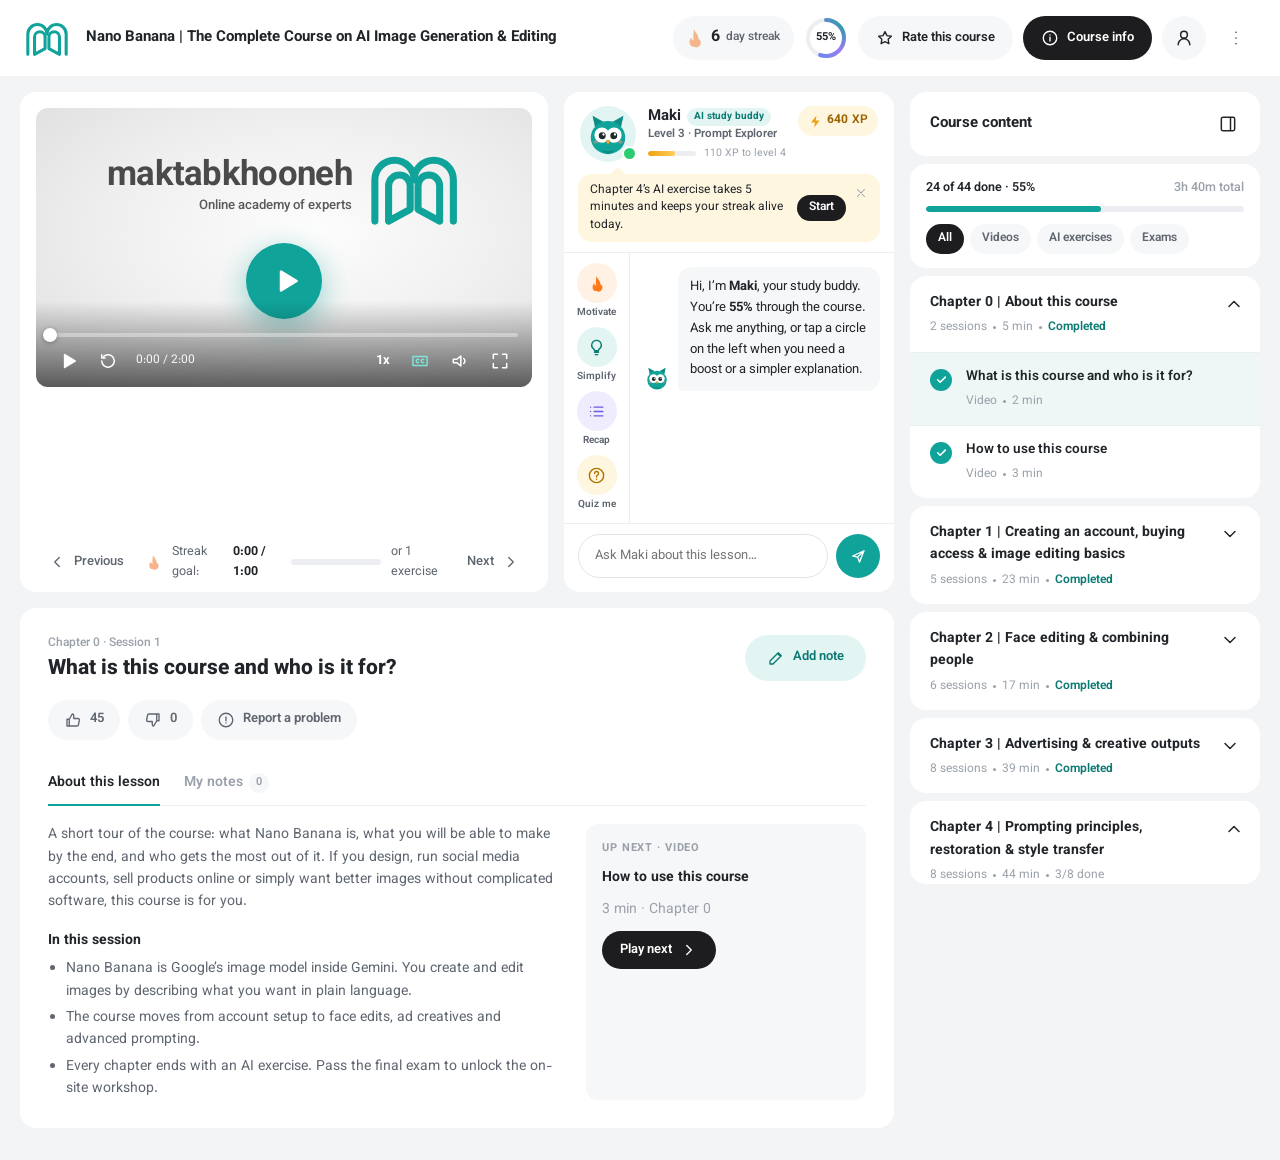
==== commit 886090a5: "Give the AI assistant a name and face, and declutter its chat The assistant is now Maki, a teal owl " ====
--- a/index.html
+++ b/index.html
@@ -117,35 +117,34 @@
 
     <!-- AI assistant -->
     <div class="ai-slot">
-      <section class="card ai-card" aria-label="AI assistant">
+      <section class="card ai-card" aria-label="Maki, your AI study buddy">
         <div class="ai-head">
-          <div class="ai-avatar"><span data-icon="sparkles"></span></div>
+          <div class="maki maki--lg" id="maki" data-mood="happy" aria-hidden="true"></div>
           <div class="ai-head__text">
-            <strong>AI Assistant</strong>
-            <span class="ai-status"><i></i>Learning with you</span>
+            <strong>Maki <span class="ai-badge">AI study buddy</span></strong>
+            <span class="ai-level" id="levelName">Level 3 · Prompt Explorer</span>
+            <span class="ai-progress">
+              <span class="bar bar--xp"><span class="bar__fill" id="levelBar"></span></span>
+              <span class="muted" id="levelNext">110 XP to level 4</span>
+            </span>
           </div>
           <span class="xp-chip" id="xpChip" title="Learning score"><span data-icon="bolt"></span><b id="xpValue">640</b> XP</span>
         </div>
 
-        <div class="ai-score">
-          <div class="ai-score__row">
-            <span id="levelName">Level 3 · Prompt Explorer</span>
-            <span class="muted" id="levelNext">110 XP to Level 4</span>
-          </div>
-          <div class="bar"><div class="bar__fill" id="levelBar"></div></div>
-        </div>
-
-        <div class="ai-feed" id="aiFeed" aria-live="polite"></div>
-
-        <div class="ai-chips" id="aiChips">
-          <button type="button" class="chip" data-ask="Summarize this lesson">Summarize this lesson</button>
-          <button type="button" class="chip" data-ask="Quiz me">Quiz me</button>
-          <button type="button" class="chip" data-ask="How does my streak work?">My streak</button>
-          <button type="button" class="chip" data-ask="How do I unlock the on-site course?">On-site course</button>
+        <div class="tip" id="tip" role="status" hidden></div>
+
+        <div class="ai-body">
+          <nav class="ai-rail" id="aiRail" aria-label="Quick help from Maki">
+            <button class="orb orb--flame" type="button" data-orb="motivate"><span class="orb__c"><span data-icon="flame"></span><i class="orb__dot"></i></span><span class="orb__l">Motivate</span></button>
+            <button class="orb orb--brand" type="button" data-orb="simplify"><span class="orb__c"><span data-icon="bulb"></span><i class="orb__dot"></i></span><span class="orb__l">Simplify</span></button>
+            <button class="orb orb--violet" type="button" data-orb="recap"><span class="orb__c"><span data-icon="list"></span><i class="orb__dot"></i></span><span class="orb__l">Recap</span></button>
+            <button class="orb orb--gold" type="button" data-orb="quiz"><span class="orb__c"><span data-icon="question"></span><i class="orb__dot"></i></span><span class="orb__l">Quiz me</span></button>
+          </nav>
+          <div class="ai-feed" id="aiFeed" aria-live="polite"></div>
         </div>
 
         <form class="ai-input" id="aiForm" autocomplete="off">
-          <input id="aiText" type="text" placeholder="Ask anything about this lesson…" aria-label="Ask the AI assistant">
+          <input id="aiText" type="text" placeholder="Ask Maki about this lesson…" aria-label="Ask Maki">
           <button class="send-btn" type="submit" aria-label="Send"><span data-icon="send"></span></button>
         </form>
       </section>
--- a/css/course.css
+++ b/css/course.css
@@ -160,8 +160,8 @@
   max-width: 1680px; margin: 0 auto;
 }
 .card { background: var(--surface); border-radius: var(--radius); }
-.video-card { grid-area: video; padding: 16px 16px 10px; }
-.ai-slot { grid-area: ai; align-self: stretch; position: relative; min-height: 460px; }
+.video-card { grid-area: video; padding: 16px 16px 10px; align-self: stretch; display: flex; flex-direction: column; }
+.ai-slot { grid-area: ai; align-self: stretch; position: relative; min-height: 500px; }
 .ai-card { position: absolute; inset: 0; }
 .details { grid-area: details; }
 .sidebar { grid-area: side; }
@@ -218,7 +218,7 @@
 .player__time { font-size: 12px; font-variant-numeric: tabular-nums; padding-left: 6px; opacity: .95; }
 .player:fullscreen { border-radius: 0; }
 
-.video-card__bar { display: flex; align-items: center; gap: 8px; padding-top: 10px; }
+.video-card__bar { display: flex; align-items: center; gap: 8px; padding-top: 10px; margin-top: auto; }
 .streak-goal { flex: 1; min-width: 0; display: flex; align-items: center; justify-content: center; gap: 10px; font-size: 12.5px; color: var(--ink-2); }
 .streak-goal .ico { width: 18px; height: 18px; color: #f5b48a; }
 .streak-goal.is-done .ico { color: var(--flame); }
@@ -228,32 +228,94 @@
 
 /* ---------- AI assistant ---------- */
 .ai-card { display: flex; flex-direction: column; overflow: hidden; }
-.ai-head { display: flex; align-items: center; gap: 10px; padding: 14px 16px 10px; }
-.ai-avatar {
-  width: 38px; height: 38px; border-radius: 12px; flex: none;
-  background: linear-gradient(135deg, #10a39a, #5fd0c6); color: #fff; display: grid; place-items: center;
-}
-.ai-avatar .ico { width: 20px; height: 20px; }
-.ai-head__text { display: grid; line-height: 1.3; flex: 1; min-width: 0; }
-.ai-head__text strong { font-size: 14.5px; }
-.ai-status { font-size: 11.5px; color: var(--ink-3); display: flex; align-items: center; gap: 6px; }
-.ai-status i { width: 7px; height: 7px; border-radius: 50%; background: #2ecc71; }
-.xp-chip { display: inline-flex; align-items: center; gap: 4px; height: 30px; padding: 0 10px; border-radius: 999px; background: var(--gold-soft); color: #9a6200; font-size: 12px; font-weight: 600; }
+.ai-head { display: flex; align-items: center; gap: 12px; padding: 14px 16px 12px; }
+.ai-head__text { display: grid; line-height: 1.35; flex: 1; min-width: 0; }
+.ai-head__text strong { font-size: 15px; display: flex; align-items: center; gap: 6px; }
+.ai-badge { height: 18px; padding: 0 7px; border-radius: 999px; background: var(--brand-soft); color: var(--brand-ink); font-size: 10px; font-weight: 700; display: inline-grid; place-items: center; white-space: nowrap; }
+.ai-level { font-size: 11.5px; font-weight: 600; color: var(--ink-2); white-space: nowrap; overflow: hidden; text-overflow: ellipsis; }
+.ai-progress { display: flex; align-items: center; gap: 8px; margin-top: 4px; font-size: 10.5px; white-space: nowrap; }
+.xp-chip { display: inline-flex; align-items: center; gap: 4px; height: 30px; padding: 0 10px; border-radius: 999px; background: var(--gold-soft); color: #9a6200; font-size: 12px; font-weight: 600; align-self: flex-start; }
 .xp-chip .ico { width: 15px; height: 15px; color: var(--gold); }
 .xp-chip b { font-variant-numeric: tabular-nums; }
 .xp-chip.is-pop { animation: pop .5s ease; }
-
-.ai-score { padding: 0 16px 12px; border-bottom: 1px solid var(--line); }
-.ai-score__row { display: flex; justify-content: space-between; gap: 8px; font-size: 12px; font-weight: 600; margin-bottom: 6px; }
-.ai-score__row .muted { font-weight: 500; }
 .bar { height: 6px; border-radius: 6px; background: var(--line); overflow: hidden; }
-.bar__fill { height: 100%; border-radius: 6px; background: var(--brand); width: 0; transition: width .5s ease; }
-.ai-score .bar__fill { background: linear-gradient(90deg, var(--gold), #ffcf5c); }
-
-.ai-feed { flex: 1; min-height: 0; overflow-y: auto; padding: 14px 16px; display: flex; flex-direction: column; gap: 10px; scroll-behavior: smooth; }
+.bar__fill { display: block; height: 100%; border-radius: 6px; background: var(--brand); width: 0; transition: width .5s ease; }
+.bar--xp { flex: 1; height: 5px; }
+.bar--xp .bar__fill { background: linear-gradient(90deg, var(--gold), #ffcf5c); }
+
+/* Maki, the study buddy */
+.maki { display: inline-grid; flex: none; }
+.maki__svg { width: 100%; height: 100%; overflow: visible; }
+.maki--lg { position: relative; width: 56px; height: 56px; padding: 5px; border-radius: 50%; background: var(--brand-soft); }
+.maki--lg::after { content: ""; position: absolute; right: 1px; bottom: 3px; width: 11px; height: 11px; border-radius: 50%; background: #2ecc71; box-shadow: 0 0 0 2px var(--surface); }
+.maki--sm { width: 26px; height: 26px; }
+.m-ear { fill: var(--brand-600); }
+.m-body { fill: var(--brand); }
+.m-belly { fill: var(--brand-600); }
+.m-disc, .m-shine { fill: #fff; }
+.m-pupil { fill: #1f2a2b; }
+.m-arc path, .m-line path { fill: none; stroke: #1f2a2b; stroke-width: 2.6; stroke-linecap: round; }
+.m-beak { fill: #f5a524; }
+.m-cheek { fill: #ff8f7d; opacity: .5; }
+.m-zz { fill: none; stroke: var(--ink-3); stroke-width: 1.6; stroke-linecap: round; stroke-linejoin: round; }
+.m-arc, .m-line, .m-zz { display: none; }
+.m-open { transform-origin: 32px 34.5px; animation: maki-blink 5s infinite; }
+.m-pupils { transition: transform .3s ease; }
+.maki--sm .m-open { animation: none; }
+.maki[data-mood="think"] .m-pupils { transform: translate(1.8px, -2.4px); }
+.maki[data-mood="cheer"] .m-open, .maki[data-mood="sleepy"] .m-open { display: none; }
+.maki[data-mood="cheer"] .m-arc { display: inline; }
+.maki[data-mood="sleepy"] .m-line, .maki[data-mood="sleepy"] .m-zz { display: inline; }
+.maki[data-mood="cheer"] .maki__svg { animation: maki-hop .5s ease 2; }
+.maki[data-mood="sleepy"] .maki__svg { animation: maki-sway 3s ease-in-out infinite; transform-origin: 50% 90%; }
+@keyframes maki-blink { 0%, 93%, 100% { transform: scaleY(1); } 96% { transform: scaleY(.1); } }
+@keyframes maki-hop { 0%, 100% { transform: translateY(0); } 40% { transform: translateY(-4px); } }
+@keyframes maki-sway { 0%, 100% { transform: rotate(-4deg); } 50% { transform: rotate(4deg); } }
+
+/* One tip at a time, spoken by Maki */
+.tip {
+  position: relative; margin: 0 14px 10px; padding: 8px 34px 8px 12px;
+  border-radius: 14px; background: var(--brand-soft);
+  display: flex; flex-wrap: wrap; align-items: center; gap: 8px 10px;
+  font-size: 12px; line-height: 1.45; animation: rise .25s ease;
+}
+.tip::before { content: ""; position: absolute; top: -5px; left: 34px; width: 12px; height: 12px; background: inherit; border-radius: 2px; transform: rotate(45deg); }
+.tip p { flex: 1 1 140px; }
+.tip--flame { background: var(--flame-soft); }
+.tip--gold { background: var(--gold-soft); }
+.tip__btn { height: 26px; padding: 0 12px; border-radius: 999px; background: var(--solid); color: #fff; font-size: 12px; font-weight: 600; }
+.tip__btn:hover { background: #000; }
+.tip__x { position: absolute; top: 7px; right: 7px; width: 24px; height: 24px; border-radius: 50%; display: grid; place-items: center; color: var(--ink-3); }
+.tip__x:hover { background: rgba(0, 0, 0, .06); color: var(--ink); }
+.tip__x .ico { width: 14px; height: 14px; }
+
+/* Help circles beside the chat */
+.ai-body { flex: 1; min-height: 0; display: flex; border-top: 1px solid var(--line); }
+.ai-rail { flex: none; width: 66px; display: flex; flex-direction: column; align-items: center; gap: 8px; padding: 10px 0; border-right: 1px solid var(--line); overflow-y: auto; scrollbar-width: none; }
+.orb { display: grid; justify-items: center; gap: 3px; font-size: 10px; line-height: 1.3; font-weight: 600; color: var(--ink-2); }
+.orb__c { position: relative; width: 40px; height: 40px; border-radius: 50%; display: grid; place-items: center; transition: transform .15s; }
+.orb:hover .orb__c { transform: scale(1.08); }
+.orb:hover .orb__l { color: var(--ink); }
+.orb__c .ico { width: 19px; height: 19px; }
+.orb--flame .orb__c { background: var(--flame-soft); color: var(--flame); }
+.orb--brand .orb__c { background: var(--brand-soft); color: var(--brand-ink); }
+.orb--violet .orb__c { background: #efedfd; color: #6a5ae0; }
+.orb--gold .orb__c { background: var(--gold-soft); color: #b07400; }
+.orb__dot { position: absolute; top: 0; right: 0; width: 11px; height: 11px; border-radius: 50%; background: var(--danger); box-shadow: 0 0 0 2px var(--surface); display: none; }
+.orb.has-dot .orb__dot { display: block; }
+.orb.has-dot .orb__c { animation: orb-pulse 1.8s ease-out infinite; }
+@keyframes orb-pulse { 0% { box-shadow: 0 0 0 0 currentColor; } 70%, 100% { box-shadow: 0 0 0 8px transparent; } }
+
+.ai-feed { flex: 1; min-width: 0; min-height: 0; overflow-y: auto; padding: 14px 14px; display: flex; flex-direction: column; gap: 10px; scroll-behavior: smooth; }
 .msg { max-width: 92%; padding: 10px 12px; border-radius: 14px; font-size: 13px; line-height: 1.6; animation: rise .25s ease; }
 @keyframes rise { from { transform: translateY(6px); opacity: .4; } to { transform: none; opacity: 1; } }
-.msg--ai { background: var(--surface-2); border-bottom-left-radius: 4px; align-self: flex-start; }
+.msg-row { display: flex; align-items: flex-end; gap: 8px; animation: rise .25s ease; }
+.msg-row .msg { max-width: calc(100% - 34px); animation: none; }
+.msg--ai { background: var(--surface-2); border-bottom-left-radius: 4px; }
+.msg__title { display: flex; align-items: center; gap: 6px; font-weight: 700; margin-bottom: 2px; }
+.msg__title .ico { width: 16px; height: 16px; }
+.msg__title--flame .ico { color: var(--flame); }
+.msg__title--brand .ico { color: var(--brand); }
 .msg--user { background: var(--brand); color: #fff; border-bottom-right-radius: 4px; align-self: flex-end; }
 .msg ul { margin: 6px 0 0; padding-left: 18px; }
 .msg__actions { display: flex; flex-wrap: wrap; gap: 6px; margin-top: 8px; }
@@ -266,30 +328,13 @@
 .msg__actions button.is-wrong { background: var(--danger-soft); color: var(--danger); box-shadow: none; }
 .msg__actions button:disabled { cursor: default; }
 
-.nudge { align-self: stretch; display: grid; grid-template-columns: 32px 1fr; gap: 10px; padding: 12px; border-radius: 14px; font-size: 13px; animation: rise .25s ease; }
-.nudge__icon { width: 32px; height: 32px; border-radius: 10px; display: grid; place-items: center; }
-.nudge__icon .ico { width: 18px; height: 18px; }
-.nudge strong { display: block; font-size: 13px; line-height: 1.4; margin-bottom: 2px; }
-.nudge p { color: var(--ink-2); font-size: 12.5px; line-height: 1.55; }
-.nudge--flame { background: var(--flame-soft); }
-.nudge--flame .nudge__icon { background: #ffe0c7; color: var(--flame); }
-.nudge--brand { background: var(--brand-soft); }
-.nudge--brand .nudge__icon { background: #c9ebe7; color: var(--brand-ink); }
-.nudge--gold { background: var(--gold-soft); }
-.nudge--gold .nudge__icon { background: #ffe9b0; color: #b07400; }
-.nudge__label { font-size: 10.5px; font-weight: 700; letter-spacing: .08em; text-transform: uppercase; color: var(--ink-3); }
-
 .typing { display: inline-flex; gap: 4px; padding: 12px 14px; }
 .typing i { width: 6px; height: 6px; border-radius: 50%; background: var(--ink-3); animation: blink 1s infinite; }
 .typing i:nth-child(2) { animation-delay: .15s; }
 .typing i:nth-child(3) { animation-delay: .3s; }
 @keyframes blink { 0%, 80%, 100% { opacity: .25; } 40% { opacity: 1; } }
 
-.ai-chips { display: flex; gap: 6px; padding: 8px 16px 0; overflow-x: auto; scrollbar-width: none; }
-.ai-chips::-webkit-scrollbar { display: none; }
-.chip { flex: none; height: 30px; padding: 0 12px; border-radius: 999px; background: var(--surface-2); font-size: 12px; font-weight: 500; color: var(--ink-2); }
-.chip:hover { background: var(--brand-soft); color: var(--brand-ink); }
-.ai-input { display: flex; gap: 8px; padding: 10px 16px 14px; }
+.ai-input { display: flex; gap: 8px; padding: 10px 14px 14px; border-top: 1px solid var(--line); }
 .ai-input input { flex: 1; min-width: 0; height: 44px; padding: 0 16px; border-radius: 999px; border: 1px solid var(--line-2); background: var(--surface); font-size: 13px; }
 .ai-input input:focus { outline: none; border-color: var(--brand); box-shadow: 0 0 0 3px var(--brand-soft); }
 .send-btn { width: 44px; height: 44px; border-radius: 50%; background: var(--brand); color: #fff; display: grid; place-items: center; flex: none; }
@@ -489,7 +534,7 @@
     grid-template-columns: minmax(0, 1fr) 340px;
     grid-template-areas: "video side" "ai side" "details side";
   }
-  .ai-slot { min-height: 0; height: 480px; }
+  .ai-slot { min-height: 0; height: 520px; }
   .about { grid-template-columns: 1fr; }
 }
 @media (max-width: 899px) {
@@ -514,7 +559,8 @@
   .topbar__end { gap: 6px; }
   .icon-btn--soft { display: none; }
   .streak-goal .mini-bar { width: 56px; }
-  .ai-slot { height: 520px; }
+  .ai-slot { height: 560px; }
+  .ai-rail { width: 62px; }
   .modal__card { padding: 22px 18px; }
   .info-grid { grid-template-columns: 1fr; }
 }
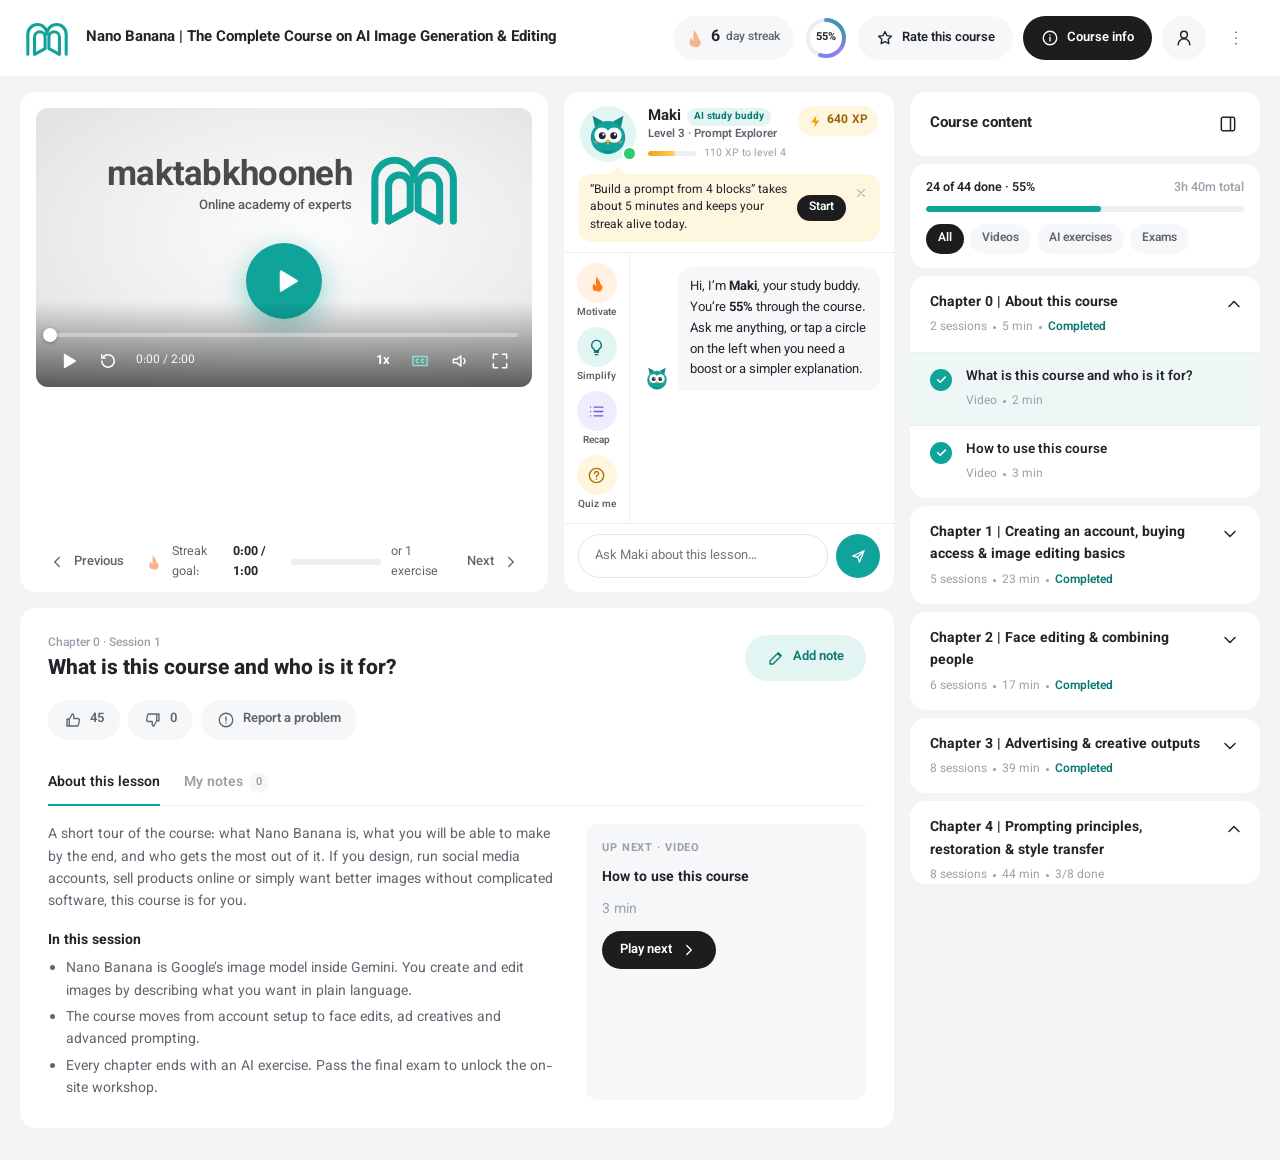
==== commit 5e42b92d: "Add exercise page and AI course builder Exercises now open on their own page with the course layout," ====
--- a/index.html
+++ b/index.html
@@ -9,7 +9,7 @@
   <link rel="stylesheet" href="https://fonts.googleapis.com/css2?family=Vazirmatn:wght@400;500;600;700;800&display=swap">
   <link rel="stylesheet" href="css/course.css">
 </head>
-<body>
+<body data-page="course">
 
   <!-- ============ Header ============ -->
   <header class="topbar">
@@ -21,7 +21,7 @@
           <path d="M37 37V19a5.5 5.5 0 0 0-11 0v12l11 6" />
         </svg>
       </a>
-      <h1 class="topbar__title">Nano Banana | The Complete Course on AI Image Generation &amp; Editing</h1>
+      <h1 class="topbar__title" id="courseTitle">Nano Banana | The Complete Course on AI Image Generation &amp; Editing</h1>
     </div>
 
     <div class="topbar__end">
@@ -60,6 +60,7 @@
       <div class="menu-wrap">
         <button class="icon-btn" id="menuBtn" type="button" aria-label="More options" aria-haspopup="menu" aria-expanded="false"><span data-icon="dots"></span></button>
         <div class="popover menu" id="menu" role="menu" hidden>
+          <a role="menuitem" href="create.html"><span data-icon="sparkles"></span>Create a course with AI</a>
           <button role="menuitem" type="button" data-menu="rate"><span data-icon="star"></span>Rate this course</button>
           <button role="menuitem" type="button" data-menu="complete"><span data-icon="trophy"></span>Demo: complete everything</button>
           <button role="menuitem" type="button" data-menu="reset"><span data-icon="rewind"></span>Demo: reset progress</button>
@@ -221,6 +222,7 @@
   </div>
   <div class="toasts" id="toasts" aria-live="polite"></div>
 
+  <script src="js/core.js"></script>
   <script src="js/course.js"></script>
 </body>
 </html>
--- a/css/course.css
+++ b/css/course.css
@@ -122,8 +122,9 @@
   box-shadow: 0 12px 40px rgba(17, 24, 39, .14), 0 0 0 1px var(--line);
 }
 .menu { min-width: 250px; padding: 8px; display: grid; }
-.menu button { display: flex; align-items: center; gap: 10px; padding: 10px 12px; border-radius: 10px; text-align: left; font-weight: 500; }
-.menu button:hover { background: var(--surface-2); }
+.menu button, .menu a { display: flex; align-items: center; gap: 10px; padding: 10px 12px; border-radius: 10px; text-align: left; font-weight: 500; }
+.menu button:hover, .menu a:hover { background: var(--surface-2); }
+.menu a { color: inherit; text-decoration: none; }
 .menu .ico { width: 18px; height: 18px; color: var(--ink-2); }
 
 .streak-pop { width: 340px; padding: 20px; }
@@ -373,7 +374,7 @@
 .notes li { display: grid; grid-template-columns: auto 1fr; gap: 12px; padding: 12px 14px; background: var(--surface-2); border-radius: var(--radius-sm); font-size: 13px; }
 .notes .stamp { height: 24px; padding: 0 8px; border-radius: 999px; background: var(--brand-soft); color: var(--brand-ink); font-weight: 700; font-size: 12px; font-variant-numeric: tabular-nums; }
 .notes .stamp:hover { background: #d3efec; }
-.notes-empty { color: var(--ink-3); font-size: 13px; margin-top: 14px; }
+.notes .notes-empty { display: block; background: none; padding: 0; color: var(--ink-3); font-size: 13px; }
 
 /* ---------- Sidebar ---------- */
 .sidebar {
@@ -421,6 +422,9 @@
 .tag .ico { width: 12px; height: 12px; }
 .tag--ai { background: var(--brand-soft); color: var(--brand-ink); }
 .tag--exam { background: var(--gold-soft); color: #9a6200; }
+.tag--project { background: #efedfd; color: #5b4bd6; }
+.item__src { display: flex; align-items: center; gap: 5px; margin-top: 4px; font-size: 11.5px; color: var(--ink-3); }
+.item__src .ico { width: 13px; height: 13px; }
 .tag--score { background: var(--surface-2); color: var(--ink-2); }
 
 /* On-site unlock card */
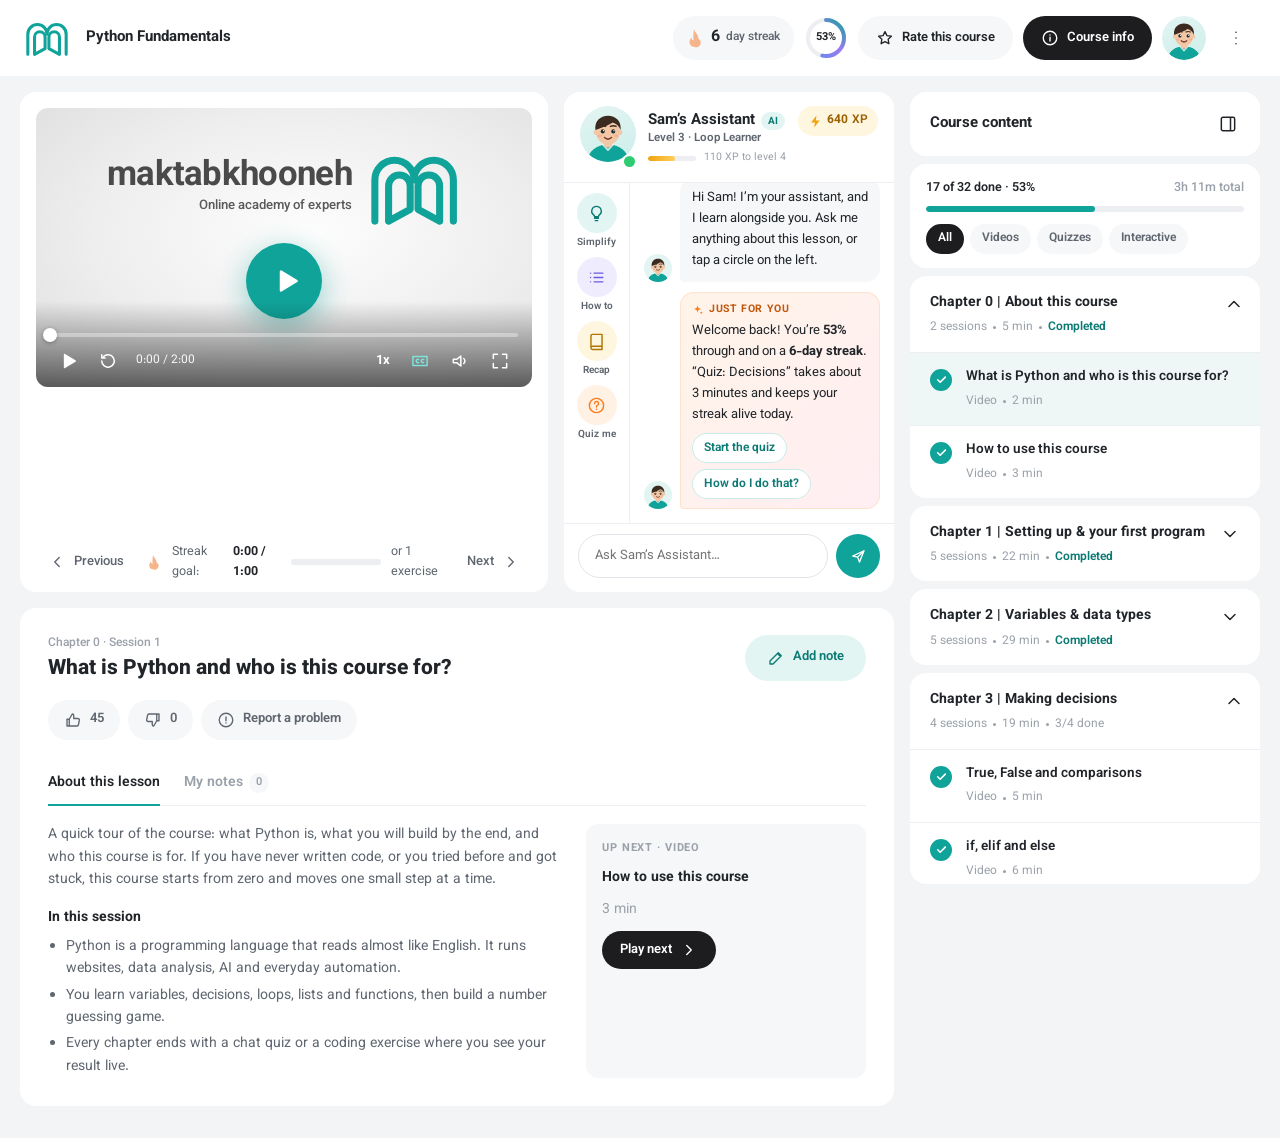
==== commit c8bc858a: "Switch to Python Fundamentals with chat quizzes and live coding exercises The course is now Python F" ====
--- a/index.html
+++ b/index.html
@@ -3,7 +3,7 @@
 <head>
   <meta charset="utf-8">
   <meta name="viewport" content="width=device-width, initial-scale=1, viewport-fit=cover">
-  <title>Nano Banana | AI Image Generation & Editing – Maktabkhooneh</title>
+  <title>Python Fundamentals – Maktabkhooneh</title>
   <link rel="preconnect" href="https://fonts.googleapis.com">
   <link rel="preconnect" href="https://fonts.gstatic.com" crossorigin>
   <link rel="stylesheet" href="https://fonts.googleapis.com/css2?family=Vazirmatn:wght@400;500;600;700;800&display=swap">
@@ -21,7 +21,7 @@
           <path d="M37 37V19a5.5 5.5 0 0 0-11 0v12l11 6" />
         </svg>
       </a>
-      <h1 class="topbar__title" id="courseTitle">Nano Banana | The Complete Course on AI Image Generation &amp; Editing</h1>
+      <h1 class="topbar__title" id="courseTitle">Python Fundamentals</h1>
     </div>
 
     <div class="topbar__end">
@@ -55,12 +55,13 @@
       <button class="pill pill--solid" id="infoBtn" type="button">
         <span data-icon="info"></span><span class="hide-xs">Course info</span>
       </button>
-      <button class="icon-btn icon-btn--soft" type="button" aria-label="Account"><span data-icon="user"></span></button>
+      <button class="icon-btn icon-btn--soft avatar-btn" id="accountBtn" type="button" aria-label="Your profile"><span class="avatar" data-avatar></span></button>
 
       <div class="menu-wrap">
         <button class="icon-btn" id="menuBtn" type="button" aria-label="More options" aria-haspopup="menu" aria-expanded="false"><span data-icon="dots"></span></button>
         <div class="popover menu" id="menu" role="menu" hidden>
           <a role="menuitem" href="create.html"><span data-icon="sparkles"></span>Create a course with AI</a>
+          <button role="menuitem" type="button" data-menu="profile"><span data-icon="user"></span>Edit your character</button>
           <button role="menuitem" type="button" data-menu="rate"><span data-icon="star"></span>Rate this course</button>
           <button role="menuitem" type="button" data-menu="complete"><span data-icon="trophy"></span>Demo: complete everything</button>
           <button role="menuitem" type="button" data-menu="reset"><span data-icon="rewind"></span>Demo: reset progress</button>
@@ -118,12 +119,14 @@
 
     <!-- AI assistant -->
     <div class="ai-slot">
-      <section class="card ai-card" aria-label="Maki, your AI study buddy">
+      <section class="card ai-card" aria-label="Your AI assistant">
         <div class="ai-head">
-          <div class="maki maki--lg" id="maki" data-mood="happy" aria-hidden="true"></div>
+          <button class="ai-head__who" id="assistantHead" type="button" aria-label="Edit your assistant’s look">
+            <span class="avatar avatar--lg" id="assistantFace" data-avatar data-mood="happy"></span>
+          </button>
           <div class="ai-head__text">
-            <strong>Maki <span class="ai-badge">AI study buddy</span></strong>
-            <span class="ai-level" id="levelName">Level 3 · Prompt Explorer</span>
+            <strong><span data-assistant-name>Sam’s Assistant</span> <span class="ai-badge">AI</span></strong>
+            <span class="ai-level" id="levelName">Level 3 · Loop Learner</span>
             <span class="ai-progress">
               <span class="bar bar--xp"><span class="bar__fill" id="levelBar"></span></span>
               <span class="muted" id="levelNext">110 XP to level 4</span>
@@ -132,20 +135,20 @@
           <span class="xp-chip" id="xpChip" title="Learning score"><span data-icon="bolt"></span><b id="xpValue">640</b> XP</span>
         </div>
 
-        <div class="tip" id="tip" role="status" hidden></div>
+        <div class="quiz-bar" id="quizBar" hidden></div>
 
         <div class="ai-body">
-          <nav class="ai-rail" id="aiRail" aria-label="Quick help from Maki">
-            <button class="orb orb--flame" type="button" data-orb="motivate"><span class="orb__c"><span data-icon="flame"></span><i class="orb__dot"></i></span><span class="orb__l">Motivate</span></button>
+          <nav class="ai-rail" id="aiRail" aria-label="Quick help from your assistant">
             <button class="orb orb--brand" type="button" data-orb="simplify"><span class="orb__c"><span data-icon="bulb"></span><i class="orb__dot"></i></span><span class="orb__l">Simplify</span></button>
-            <button class="orb orb--violet" type="button" data-orb="recap"><span class="orb__c"><span data-icon="list"></span><i class="orb__dot"></i></span><span class="orb__l">Recap</span></button>
-            <button class="orb orb--gold" type="button" data-orb="quiz"><span class="orb__c"><span data-icon="question"></span><i class="orb__dot"></i></span><span class="orb__l">Quiz me</span></button>
+            <button class="orb orb--violet" type="button" data-orb="howto"><span class="orb__c"><span data-icon="list"></span><i class="orb__dot"></i></span><span class="orb__l">How to</span></button>
+            <button class="orb orb--gold" type="button" data-orb="recap"><span class="orb__c"><span data-icon="book"></span><i class="orb__dot"></i></span><span class="orb__l">Recap</span></button>
+            <button class="orb orb--flame" type="button" data-orb="quiz"><span class="orb__c"><span data-icon="question"></span><i class="orb__dot"></i></span><span class="orb__l">Quiz me</span></button>
           </nav>
           <div class="ai-feed" id="aiFeed" aria-live="polite"></div>
         </div>
 
         <form class="ai-input" id="aiForm" autocomplete="off">
-          <input id="aiText" type="text" placeholder="Ask Maki about this lesson…" aria-label="Ask Maki">
+          <input id="aiText" type="text" placeholder="Ask your assistant…" aria-label="Message your assistant">
           <button class="send-btn" type="submit" aria-label="Send"><span data-icon="send"></span></button>
         </form>
       </section>
@@ -156,7 +159,7 @@
       <div class="details__head">
         <div class="details__titles">
           <span class="eyebrow" id="lessonEyebrow">Chapter 0 · Session 1</span>
-          <h2 class="details__title" id="lessonTitle">What is this course and who is it for?</h2>
+          <h2 class="details__title" id="lessonTitle">What is Python and who is this course for?</h2>
         </div>
         <button class="pill pill--brand" id="addNoteBtn" type="button"><span data-icon="pencil"></span>Add note</button>
       </div>
@@ -201,8 +204,8 @@
         <div class="filters" role="group" aria-label="Filter content">
           <button type="button" class="filter is-active" data-filter="all">All</button>
           <button type="button" class="filter" data-filter="video">Videos</button>
-          <button type="button" class="filter" data-filter="exercise">AI exercises</button>
-          <button type="button" class="filter" data-filter="exam">Exams</button>
+          <button type="button" class="filter" data-filter="quiz">Quizzes</button>
+          <button type="button" class="filter" data-filter="exercise">Interactive</button>
         </div>
       </div>
       <div class="sidebar__scroll">
--- a/css/course.css
+++ b/css/course.css
@@ -244,51 +244,48 @@
 .bar--xp { flex: 1; height: 5px; }
 .bar--xp .bar__fill { background: linear-gradient(90deg, var(--gold), #ffcf5c); }
 
-/* Maki, the study buddy */
-.maki { display: inline-grid; flex: none; }
-.maki__svg { width: 100%; height: 100%; overflow: visible; }
-.maki--lg { position: relative; width: 56px; height: 56px; padding: 5px; border-radius: 50%; background: var(--brand-soft); }
-.maki--lg::after { content: ""; position: absolute; right: 1px; bottom: 3px; width: 11px; height: 11px; border-radius: 50%; background: #2ecc71; box-shadow: 0 0 0 2px var(--surface); }
-.maki--sm { width: 26px; height: 26px; }
-.m-ear { fill: var(--brand-600); }
-.m-body { fill: var(--brand); }
-.m-belly { fill: var(--brand-600); }
-.m-disc, .m-shine { fill: #fff; }
-.m-pupil { fill: #1f2a2b; }
-.m-arc path, .m-line path { fill: none; stroke: #1f2a2b; stroke-width: 2.6; stroke-linecap: round; }
-.m-beak { fill: #f5a524; }
-.m-cheek { fill: #ff8f7d; opacity: .5; }
-.m-zz { fill: none; stroke: var(--ink-3); stroke-width: 1.6; stroke-linecap: round; stroke-linejoin: round; }
-.m-arc, .m-line, .m-zz { display: none; }
-.m-open { transform-origin: 32px 34.5px; animation: maki-blink 5s infinite; }
-.m-pupils { transition: transform .3s ease; }
-.maki--sm .m-open { animation: none; }
-.maki[data-mood="think"] .m-pupils { transform: translate(1.8px, -2.4px); }
-.maki[data-mood="cheer"] .m-open, .maki[data-mood="sleepy"] .m-open { display: none; }
-.maki[data-mood="cheer"] .m-arc { display: inline; }
-.maki[data-mood="sleepy"] .m-line, .maki[data-mood="sleepy"] .m-zz { display: inline; }
-.maki[data-mood="cheer"] .maki__svg { animation: maki-hop .5s ease 2; }
-.maki[data-mood="sleepy"] .maki__svg { animation: maki-sway 3s ease-in-out infinite; transform-origin: 50% 90%; }
-@keyframes maki-blink { 0%, 93%, 100% { transform: scaleY(1); } 96% { transform: scaleY(.1); } }
-@keyframes maki-hop { 0%, 100% { transform: translateY(0); } 40% { transform: translateY(-4px); } }
-@keyframes maki-sway { 0%, 100% { transform: rotate(-4deg); } 50% { transform: rotate(4deg); } }
-
-/* One tip at a time, spoken by Maki */
-.tip {
-  position: relative; margin: 0 14px 10px; padding: 8px 34px 8px 12px;
-  border-radius: 14px; background: var(--brand-soft);
-  display: flex; flex-wrap: wrap; align-items: center; gap: 8px 10px;
-  font-size: 12px; line-height: 1.45; animation: rise .25s ease;
-}
-.tip::before { content: ""; position: absolute; top: -5px; left: 34px; width: 12px; height: 12px; background: inherit; border-radius: 2px; transform: rotate(45deg); }
-.tip p { flex: 1 1 140px; }
-.tip--flame { background: var(--flame-soft); }
-.tip--gold { background: var(--gold-soft); }
-.tip__btn { height: 26px; padding: 0 12px; border-radius: 999px; background: var(--solid); color: #fff; font-size: 12px; font-weight: 600; }
-.tip__btn:hover { background: #000; }
-.tip__x { position: absolute; top: 7px; right: 7px; width: 24px; height: 24px; border-radius: 50%; display: grid; place-items: center; color: var(--ink-3); }
-.tip__x:hover { background: rgba(0, 0, 0, .06); color: var(--ink); }
-.tip__x .ico { width: 14px; height: 14px; }
+/* The assistant: a 2D character of the learner */
+.avatar { display: inline-grid; flex: none; overflow: hidden; border-radius: 50%; }
+.avatar__svg { width: 100%; height: 100%; display: block; }
+.avatar--lg { width: 56px; height: 56px; background: linear-gradient(160deg, #e3f5f3, #cdeeea); }
+.avatar--sm { width: 28px; height: 28px; background: var(--brand-soft); }
+.avatar--xl { width: 112px; height: 112px; background: linear-gradient(160deg, #e3f5f3, #cdeeea); }
+.ai-head__who { position: relative; border-radius: 50%; flex: none; }
+.ai-head__who::after { content: ""; position: absolute; right: 1px; bottom: 3px; width: 11px; height: 11px; border-radius: 50%; background: #2ecc71; box-shadow: 0 0 0 2px var(--surface); }
+.ai-head__who:hover .avatar { box-shadow: 0 0 0 3px var(--brand-soft); }
+.a-arc, .a-line, .a-zz, .a-mouth { display: none; }
+.a-mouth--happy { display: inline; }
+.a-open { transform-origin: 32px 29px; animation: a-blink 5s infinite; }
+.a-pupils { transition: transform .3s ease; }
+.avatar--sm .a-open { animation: none; }
+[data-mood="think"] .a-pupils { transform: translate(1.4px, -1.6px); }
+[data-mood="think"] .a-mouth--happy, [data-mood="cheer"] .a-mouth--happy, [data-mood="sleepy"] .a-mouth--happy { display: none; }
+[data-mood="think"] .a-mouth--think { display: inline; }
+[data-mood="cheer"] .a-mouth--cheer { display: inline; }
+[data-mood="cheer"] .a-open, [data-mood="sleepy"] .a-open { display: none; }
+[data-mood="cheer"] .a-arc { display: inline; }
+[data-mood="sleepy"] .a-line, [data-mood="sleepy"] .a-zz, [data-mood="sleepy"] .a-mouth--sleepy { display: inline; }
+[data-mood="cheer"] .avatar__svg { animation: a-hop .5s ease 2; }
+[data-mood="sleepy"] .avatar__svg { animation: a-sway 3s ease-in-out infinite; transform-origin: 50% 90%; }
+@keyframes a-blink { 0%, 93%, 100% { transform: scaleY(1); } 96% { transform: scaleY(.1); } }
+@keyframes a-hop { 0%, 100% { transform: translateY(0); } 40% { transform: translateY(-3px); } }
+@keyframes a-sway { 0%, 100% { transform: rotate(-3deg); } 50% { transform: rotate(3deg); } }
+.avatar-btn { padding: 0; overflow: hidden; }
+.avatar-btn .avatar { width: 100%; height: 100%; background: linear-gradient(160deg, #e3f5f3, #cdeeea); }
+
+/* Quiz in progress, shown above the chat */
+.quiz-bar { display: flex; align-items: center; gap: 10px; margin: 0 14px 10px; padding: 8px 8px 8px 10px; border-radius: 12px; background: #efedfd; color: #4b3dbb; animation: rise .25s ease; }
+.quiz-bar__ic { width: 30px; height: 30px; border-radius: 9px; background: #fff; display: grid; place-items: center; flex: none; }
+.quiz-bar__ic .ico { width: 17px; height: 17px; }
+.quiz-bar__t { display: grid; line-height: 1.3; flex: 1; min-width: 0; font-size: 12px; }
+.quiz-bar__t b { font-size: 12.5px; white-space: nowrap; overflow: hidden; text-overflow: ellipsis; }
+.quiz-bar__dots { display: flex; gap: 4px; }
+.quiz-bar__dots i { width: 8px; height: 8px; border-radius: 50%; background: #d6d1fa; }
+.quiz-bar__dots i.is-done { background: #6a5ae0; }
+.quiz-bar__dots i.is-now { background: #fff; box-shadow: 0 0 0 2px #6a5ae0; }
+.quiz-bar__x { width: 28px; height: 28px; border-radius: 50%; display: grid; place-items: center; color: #6a5ae0; }
+.quiz-bar__x:hover { background: #fff; }
+.quiz-bar__x .ico { width: 14px; height: 14px; }
 
 /* Help circles beside the chat */
 .ai-body { flex: 1; min-height: 0; display: flex; border-top: 1px solid var(--line); }
@@ -317,11 +314,35 @@
 .msg__title .ico { width: 16px; height: 16px; }
 .msg__title--flame .ico { color: var(--flame); }
 .msg__title--brand .ico { color: var(--brand); }
+.msg__title--quiz { color: #4b3dbb; }
+.msg__title--quiz .ico { color: #6a5ae0; }
+.msg code { font-family: "JetBrains Mono", ui-monospace, SFMono-Regular, Menlo, monospace; font-size: .92em; padding: 1px 5px; border-radius: 5px; background: rgba(17, 24, 39, .07); }
+.msg pre { margin: 8px 0 4px; padding: 10px 12px; border-radius: 10px; background: #13201f; color: #d8f3ef; overflow-x: auto; font-size: 12px; line-height: 1.55; }
+.msg pre code { background: none; padding: 0; color: inherit; font-size: inherit; }
+.msg ol { margin: 6px 0 0; padding-left: 20px; display: grid; gap: 3px; }
+
+/* Motivation from the learner’s behaviour: its own colour, with suggested next steps */
+.msg--coach { background: linear-gradient(135deg, #fff4e8 0%, #ffeef3 100%); border-bottom-left-radius: 4px; box-shadow: inset 0 0 0 1px #ffe2cc; }
+.msg__label { display: flex; align-items: center; gap: 5px; font-size: 10.5px; font-weight: 700; letter-spacing: .06em; text-transform: uppercase; color: #c2560c; margin-bottom: 3px; }
+.msg__label .ico { width: 12px; height: 12px; color: var(--flame); }
+.msg__actions--rec button { background: #fff; color: #9a3f06; box-shadow: inset 0 0 0 1px #ffd2b0; }
+.msg__actions--rec button:hover { background: #fff1e4; }
+
+/* Chat quiz */
+.msg--question { background: #f3f1fe; box-shadow: inset 0 0 0 1px #e1dcfc; }
+.q-num { display: block; font-size: 10.5px; font-weight: 700; letter-spacing: .06em; text-transform: uppercase; color: #6a5ae0; margin-bottom: 2px; }
+.msg--question .msg__actions button { color: #4b3dbb; box-shadow: inset 0 0 0 1px #d6d1fa; }
+.msg--question .msg__actions button:hover { background: #fff; box-shadow: inset 0 0 0 1px #6a5ae0; }
+.quiz-result { display: flex; align-items: baseline; gap: 8px; padding: 8px 12px; margin-bottom: 6px; border-radius: 10px; }
+.quiz-result b { font-size: 22px; font-weight: 800; font-variant-numeric: tabular-nums; }
+.quiz-result span { font-size: 12px; font-weight: 600; }
+.quiz-result.is-pass { background: var(--brand-soft); color: var(--brand-ink); }
+.quiz-result.is-fail { background: var(--danger-soft); color: var(--danger); }
 .msg--user { background: var(--brand); color: #fff; border-bottom-right-radius: 4px; align-self: flex-end; }
 .msg ul { margin: 6px 0 0; padding-left: 18px; }
 .msg__actions { display: flex; flex-wrap: wrap; gap: 6px; margin-top: 8px; }
 .msg__actions button {
-  height: 30px; padding: 0 12px; border-radius: 999px; font-size: 12px; font-weight: 600;
+  min-height: 30px; padding: 5px 12px; border-radius: 15px; font-size: 12px; font-weight: 600; line-height: 1.35; text-align: left;
   background: var(--surface); color: var(--brand-ink); box-shadow: inset 0 0 0 1px #cdeae7;
 }
 .msg__actions button:hover { background: var(--brand-soft); }
@@ -415,54 +436,59 @@
 .item__status .ico { width: 13px; height: 13px; }
 .item__status .ico path { stroke-width: 3; }
 .item.is-done .item__status { background: var(--brand); border-color: var(--brand); }
+.item--quiz:not(.is-done) .item__status { border: 0; background: #efedfd; color: #6a5ae0; }
+.item--exercise:not(.is-done) .item__status { border: 0; background: #13201f; color: #7ee3da; }
+.item--quiz:not(.is-done) .item__status .ico path, .item--exercise:not(.is-done) .item__status .ico path { stroke-width: 2.2; }
 .item__title { display: block; font-size: 13.5px; font-weight: 600; line-height: 1.55; }
 .item__meta { display: flex; align-items: center; gap: 6px; margin-top: 4px; font-size: 12px; color: var(--ink-3); }
 .item__meta .dot { width: 3px; height: 3px; border-radius: 50%; background: var(--ink-3); }
 .tag { display: inline-flex; align-items: center; gap: 4px; height: 22px; padding: 0 8px; border-radius: 999px; font-size: 11px; font-weight: 700; }
 .tag .ico { width: 12px; height: 12px; }
 .tag--ai { background: var(--brand-soft); color: var(--brand-ink); }
-.tag--exam { background: var(--gold-soft); color: #9a6200; }
+.tag--quiz { background: #efedfd; color: #5b4bd6; }
+.tag--code { background: #13201f; color: #7ee3da; }
 .tag--project { background: #efedfd; color: #5b4bd6; }
 .item__src { display: flex; align-items: center; gap: 5px; margin-top: 4px; font-size: 11.5px; color: var(--ink-3); }
 .item__src .ico { width: 13px; height: 13px; }
 .tag--score { background: var(--surface-2); color: var(--ink-2); }
 
-/* On-site unlock card */
-.onsite { background: var(--surface); border-radius: var(--radius); overflow: hidden; border: 1.5px dashed #b9e2de; }
+/* On-site bootcamp: compact */
+.onsite { background: var(--surface); border-radius: var(--radius); padding: 14px; display: grid; gap: 12px; border: 1.5px dashed #b9e2de; }
 .onsite.is-unlocked { border: 1.5px solid var(--brand); }
-.onsite__banner {
-  position: relative; padding: 18px 18px 16px;
-  background: linear-gradient(135deg, #0e8f87 0%, #10a39a 55%, #46c3b8 100%); color: #fff;
-}
-.onsite__banner::after {
-  content: ""; position: absolute; right: -24px; top: -24px; width: 120px; height: 120px; border-radius: 50%;
-  border: 18px solid rgba(255, 255, 255, .08);
-}
-.onsite__eyebrow { display: inline-flex; align-items: center; gap: 6px; height: 26px; padding: 0 10px; border-radius: 999px; background: rgba(255, 255, 255, .18); font-size: 11.5px; font-weight: 700; }
-.onsite__eyebrow .ico { width: 14px; height: 14px; }
-.onsite__title { font-size: 16px; font-weight: 800; line-height: 1.45; margin-top: 10px; text-wrap: balance; }
-.onsite__facts { display: grid; gap: 4px; margin-top: 10px; font-size: 12px; opacity: .95; }
-.onsite__facts span { display: flex; align-items: center; gap: 6px; }
-.onsite__facts .ico { width: 14px; height: 14px; }
-.onsite__body { padding: 16px 18px 18px; display: grid; gap: 14px; }
-.price { display: flex; align-items: center; flex-wrap: wrap; gap: 4px 10px; }
-.price__old { color: var(--ink-3); text-decoration: line-through; font-size: 13px; }
-.price__new { font-size: 19px; font-weight: 800; font-variant-numeric: tabular-nums; }
-.price__new small { font-size: 12px; font-weight: 600; color: var(--ink-2); }
-.price__off { height: 24px; padding: 0 8px; border-radius: 6px; background: var(--danger); color: #fff; font-size: 11.5px; font-weight: 800; display: inline-grid; place-items: center; }
-.price__note { width: 100%; font-size: 11.5px; color: var(--ink-3); }
-.reqs { display: grid; gap: 10px; list-style: none; margin: 0; padding: 0; }
-.req { display: grid; grid-template-columns: 22px 1fr auto; gap: 10px; align-items: center; font-size: 12.5px; }
-.req .tick { width: 22px; height: 22px; border-radius: 50%; border: 2px solid var(--line-2); display: grid; place-items: center; color: #fff; }
-.req .tick .ico { width: 13px; height: 13px; }
-.req .tick .ico path { stroke-width: 3; }
-.req.is-done .tick { background: var(--brand); border-color: var(--brand); }
-.req__count { font-size: 12px; color: var(--ink-3); font-variant-numeric: tabular-nums; font-weight: 600; }
-.req.is-done .req__count { color: var(--brand-ink); }
-.req__bar { grid-column: 2 / 4; height: 4px; border-radius: 4px; background: var(--line); overflow: hidden; margin-top: -4px; }
-.req__bar i { display: block; height: 100%; background: var(--brand); border-radius: 4px; }
-.onsite .pill { width: 100%; justify-content: center; height: 46px; }
-.onsite__hint { font-size: 11.5px; color: var(--ink-3); text-align: center; margin-top: -6px; }
+.onsite__top { display: grid; grid-template-columns: 34px minmax(0, 1fr) auto; gap: 10px; align-items: center; }
+.onsite__lock { width: 34px; height: 34px; border-radius: 10px; display: grid; place-items: center; background: var(--brand-soft); color: var(--brand-ink); }
+.onsite.is-unlocked .onsite__lock { background: var(--brand); color: #fff; }
+.onsite__lock .ico { width: 17px; height: 17px; }
+.onsite__name { display: grid; line-height: 1.35; min-width: 0; }
+.onsite__name > b { font-size: 13.5px; }
+.onsite__name > span { font-size: 11.5px; color: var(--ink-3); }
+.onsite__cost { display: grid; justify-items: end; line-height: 1.35; font-variant-numeric: tabular-nums; }
+.onsite__cost > b { font-size: 13px; }
+.onsite__cost > span { font-size: 11px; color: var(--ink-3); white-space: nowrap; }
+.onsite__off { color: var(--danger); font-weight: 700; }
+.onsite__reqs { list-style: none; margin: 0; padding: 0; display: grid; grid-template-columns: repeat(3, minmax(0, 1fr)); gap: 6px; }
+.onsite__reqs li { display: grid; justify-items: center; gap: 1px; padding: 8px 4px; border-radius: 10px; background: var(--surface-2); text-align: center; }
+.onsite__reqs .ico { width: 15px; height: 15px; color: var(--ink-3); }
+.onsite__reqs b { font-size: 15px; font-weight: 800; font-variant-numeric: tabular-nums; }
+.onsite__reqs span { font-size: 10.5px; color: var(--ink-3); line-height: 1.25; }
+.onsite__reqs li.is-done { background: var(--brand-soft); }
+.onsite__reqs li.is-done .ico, .onsite__reqs li.is-done b { color: var(--brand-ink); }
+.onsite .pill { width: 100%; justify-content: center; height: 38px; font-size: 12px; }
+.onsite .pill--soft:disabled { color: var(--ink-3); }
+
+/* Profile: edit your character */
+.pf { display: grid; grid-template-columns: 150px minmax(0, 1fr); gap: 20px; margin-top: 16px; }
+.pf-preview { display: grid; justify-items: center; align-content: start; gap: 8px; text-align: center; font-size: 13px; }
+.pf-fields { display: grid; gap: 12px; }
+.pf-label { font-size: 12px; font-weight: 600; color: var(--ink-2); }
+.pf-input { height: 42px; padding: 0 14px; border-radius: 12px; border: 1.5px solid var(--line-2); font-size: 14px; margin-top: -6px; }
+.pf-input:focus { outline: none; border-color: var(--brand); box-shadow: 0 0 0 3px var(--brand-soft); }
+.pf-row { display: grid; gap: 6px; }
+.pf-swatches { display: flex; flex-wrap: wrap; gap: 8px; }
+.pf-swatch { width: 30px; height: 30px; border-radius: 50%; background: var(--c); box-shadow: inset 0 0 0 1px rgba(0, 0, 0, .1); }
+.pf-swatch.is-on, .pf-style.is-on { box-shadow: 0 0 0 2px var(--surface), 0 0 0 4px var(--brand); }
+.pf-style { width: 44px; height: 44px; border-radius: 50%; }
+.pf-style .avatar { width: 44px; height: 44px; background: var(--surface-2); }
 
 /* ---------- Modal ---------- */
 .modal { position: fixed; inset: 0; z-index: 60; display: grid; place-items: center; padding: 20px; }
@@ -565,6 +591,7 @@
   .streak-goal .mini-bar { width: 56px; }
   .ai-slot { height: 560px; }
   .ai-rail { width: 62px; }
+  .pf { grid-template-columns: 1fr; }
   .modal__card { padding: 22px 18px; }
   .info-grid { grid-template-columns: 1fr; }
 }
